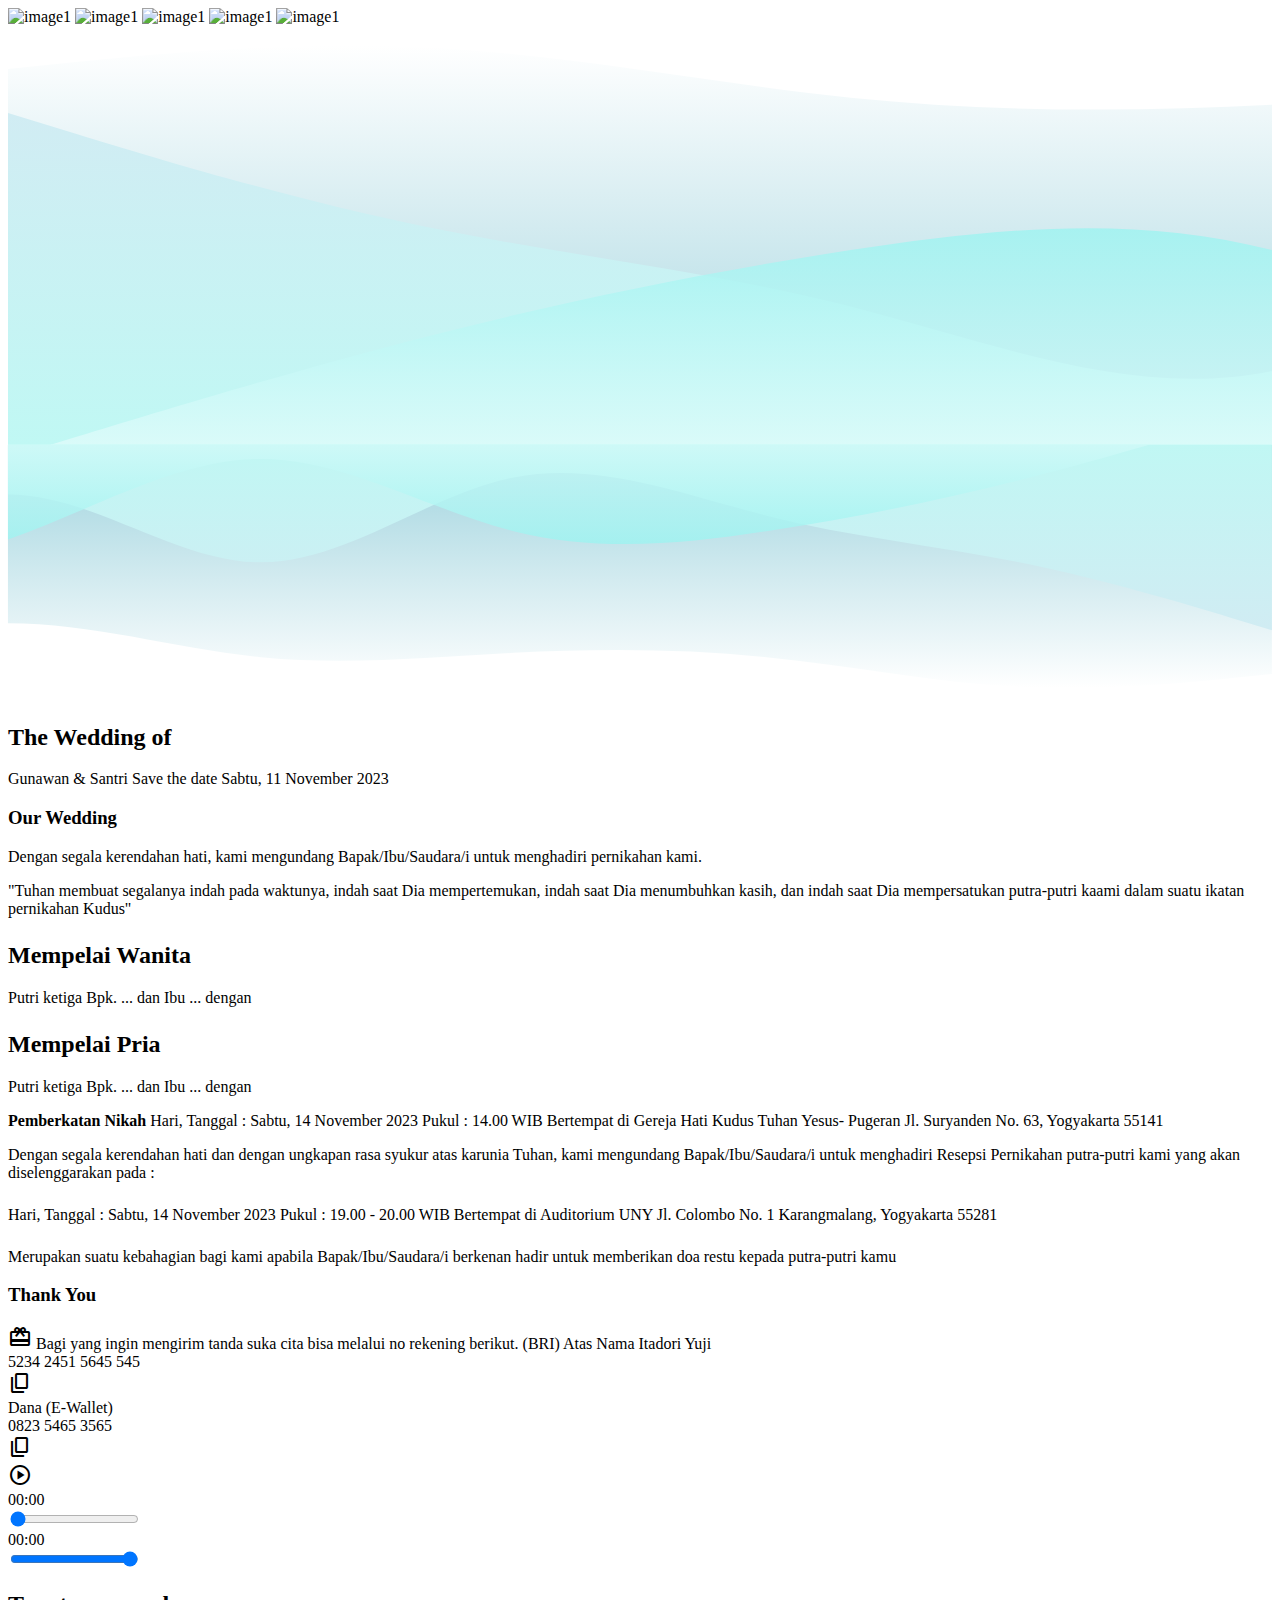
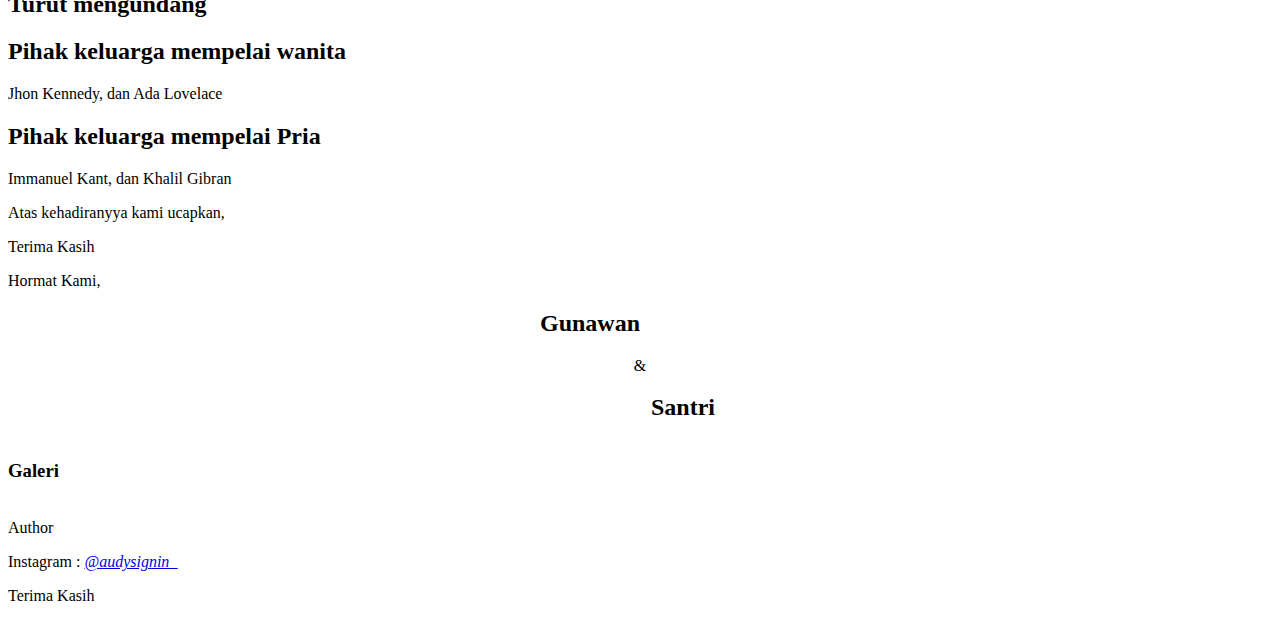
==== index.html @ ac99d67e "Add files via upload" ====
<!DOCTYPE html>
<html lang="en">
  <head>
    <meta charset="UTF-8" />
    <meta http-equiv="X-UA-Compatible" content="IE=edge" />
    <meta name="viewport" content="width=device-width, initial-scale=1.0" />
    <title>Pernikahan Gunawan & Santri</title>
    <!-- CDN FONT FAMILY STYLE GOOGLE -->
    <link rel="preconnect" href="https://fonts.googleapis.com" />
    <link rel="preconnect" href="https://fonts.gstatic.com" crossorigin />
    <link
      href="https://fonts.googleapis.com/css2?family=Agbalumo&family=Dancing+Script:wght@700&family=Great+Vibes&family=Nunito+Sans:opsz,wght@6..12,400;6..12,500&display=swap"
      rel="stylesheet"
    />
    <!-- CDN ICON GOOGLE -->
    <link
      rel="stylesheet"
      href="https://fonts.googleapis.com/css2?family=Material+Symbols+Outlined:opsz,wght,FILL,GRAD@20..48,100..700,0..1,-50..200"
    />
    <!-- style link -->
    <link rel="stylesheet" href="css/App.css" />
    <link rel="stylesheet" href="/assets/js-music-player-master/style.css" />
  </head>
  <body>
    <div id="Wrapper">
      <!-- <div class="cover">
            <div class="contain">
            <h1>The Wedding of</h1>
            <span class="mempelai male">Gunawan</span>
            <tr>
                &
            </tr>
            <span class="mempelai female">Santri</span>
            <span>Kepada Yth.</span>
            <span class="heading-two">Satoru Gojo</span>
            <button onClick="" id="btnBukaUndangan">
                <span class="material-symbols-outlined"> import_contacts </span>
                <span>Buka Undangan</span>
            </button>
            </div>
        </div> -->
      <div id="Wrap">
        <div class="slideshow">
          <img class="my-slide1" src="/assets/IJP_0011.jpg" alt="image1" />
          <img class="my-slide1" src="/assets/IJP_0013.jpg" alt="image1" />
          <img class="my-slide1" src="/assets/IJP_0015.jpg" alt="image1" />
          <img class="my-slide1" src="/assets/IJP_0016.jpg" alt="image1" />
          <img class="my-slide1" src="/assets/IJP_0017.jpg" alt="image1" />
        </div>
        <div class="waves">
          <svg
            id="wave"
            style="transform: rotate(0deg); transition: 0.3s"
            viewBox="0 0 1440 490"
            version="1.1"
            xmlns="http://www.w3.org/2000/svg"
          >
            <defs>
              <linearGradient id="sw-gradient-0" x1="0" x2="0" y1="1" y2="0">
                <stop
                  stop-color="rgba(155.536, 210.052, 221.168, 1)"
                  offset="0%"
                ></stop>
                <stop stop-color="rgba(255, 255, 255, 1)" offset="100%"></stop>
              </linearGradient>
            </defs>
            <path
              style="transform: translate(0, 0px); opacity: 1"
              fill="url(#sw-gradient-0)"
              d="M0,49L80,40.8C160,33,320,16,480,24.5C640,33,800,65,960,81.7C1120,98,1280,98,1440,89.8C1600,82,1760,65,1920,81.7C2080,98,2240,147,2400,147C2560,147,2720,98,2880,98C3040,98,3200,147,3360,196C3520,245,3680,294,3840,334.8C4000,376,4160,408,4320,400.2C4480,392,4640,343,4800,277.7C4960,212,5120,131,5280,106.2C5440,82,5600,114,5760,106.2C5920,98,6080,49,6240,57.2C6400,65,6560,131,6720,196C6880,261,7040,327,7200,318.5C7360,310,7520,229,7680,220.5C7840,212,8000,278,8160,302.2C8320,327,8480,310,8640,326.7C8800,343,8960,392,9120,383.8C9280,376,9440,310,9600,245C9760,180,9920,114,10080,81.7C10240,49,10400,49,10560,89.8C10720,131,10880,212,11040,236.8C11200,261,11360,229,11440,212.3L11520,196L11520,490L11440,490C11360,490,11200,490,11040,490C10880,490,10720,490,10560,490C10400,490,10240,490,10080,490C9920,490,9760,490,9600,490C9440,490,9280,490,9120,490C8960,490,8800,490,8640,490C8480,490,8320,490,8160,490C8000,490,7840,490,7680,490C7520,490,7360,490,7200,490C7040,490,6880,490,6720,490C6560,490,6400,490,6240,490C6080,490,5920,490,5760,490C5600,490,5440,490,5280,490C5120,490,4960,490,4800,490C4640,490,4480,490,4320,490C4160,490,4000,490,3840,490C3680,490,3520,490,3360,490C3200,490,3040,490,2880,490C2720,490,2560,490,2400,490C2240,490,2080,490,1920,490C1760,490,1600,490,1440,490C1280,490,1120,490,960,490C800,490,640,490,480,490C320,490,160,490,80,490L0,490Z"
            ></path>
            <defs>
              <linearGradient id="sw-gradient-1" x1="0" x2="0" y1="1" y2="0">
                <stop
                  stop-color="rgba(193.724, 255, 246.697, 1)"
                  offset="0%"
                ></stop>
                <stop
                  stop-color="rgba(206.783, 233.39, 241.659, 1)"
                  offset="100%"
                ></stop>
              </linearGradient>
            </defs>
            <path
              style="transform: translate(0, 50px); opacity: 0.9"
              fill="url(#sw-gradient-1)"
              d="M0,49L80,73.5C160,98,320,147,480,179.7C640,212,800,229,960,269.5C1120,310,1280,376,1440,343C1600,310,1760,180,1920,179.7C2080,180,2240,310,2400,310.3C2560,310,2720,180,2880,106.2C3040,33,3200,16,3360,57.2C3520,98,3680,196,3840,212.3C4000,229,4160,163,4320,155.2C4480,147,4640,196,4800,236.8C4960,278,5120,310,5280,334.8C5440,359,5600,376,5760,334.8C5920,294,6080,196,6240,138.8C6400,82,6560,65,6720,98C6880,131,7040,212,7200,245C7360,278,7520,261,7680,220.5C7840,180,8000,114,8160,89.8C8320,65,8480,82,8640,106.2C8800,131,8960,163,9120,163.3C9280,163,9440,131,9600,98C9760,65,9920,33,10080,16.3C10240,0,10400,0,10560,32.7C10720,65,10880,131,11040,163.3C11200,196,11360,196,11440,196L11520,196L11520,490L11440,490C11360,490,11200,490,11040,490C10880,490,10720,490,10560,490C10400,490,10240,490,10080,490C9920,490,9760,490,9600,490C9440,490,9280,490,9120,490C8960,490,8800,490,8640,490C8480,490,8320,490,8160,490C8000,490,7840,490,7680,490C7520,490,7360,490,7200,490C7040,490,6880,490,6720,490C6560,490,6400,490,6240,490C6080,490,5920,490,5760,490C5600,490,5440,490,5280,490C5120,490,4960,490,4800,490C4640,490,4480,490,4320,490C4160,490,4000,490,3840,490C3680,490,3520,490,3360,490C3200,490,3040,490,2880,490C2720,490,2560,490,2400,490C2240,490,2080,490,1920,490C1760,490,1600,490,1440,490C1280,490,1120,490,960,490C800,490,640,490,480,490C320,490,160,490,80,490L0,490Z"
            ></path>
            <defs>
              <linearGradient id="sw-gradient-2" x1="0" x2="0" y1="1" y2="0">
                <stop stop-color="rgba(255, 255, 255, 1)" offset="0%"></stop>
                <stop
                  stop-color="rgba(121.043, 239.383, 235.374, 1)"
                  offset="100%"
                ></stop>
              </linearGradient>
            </defs>
            <path
              style="transform: translate(0, 100px); opacity: 0.8"
              fill="url(#sw-gradient-2)"
              d="M0,392L80,367.5C160,343,320,294,480,253.2C640,212,800,180,960,155.2C1120,131,1280,114,1440,155.2C1600,196,1760,294,1920,294C2080,294,2240,196,2400,138.8C2560,82,2720,65,2880,57.2C3040,49,3200,49,3360,89.8C3520,131,3680,212,3840,204.2C4000,196,4160,98,4320,49C4480,0,4640,0,4800,0C4960,0,5120,0,5280,57.2C5440,114,5600,229,5760,261.3C5920,294,6080,245,6240,187.8C6400,131,6560,65,6720,40.8C6880,16,7040,33,7200,98C7360,163,7520,278,7680,310.3C7840,343,8000,294,8160,277.7C8320,261,8480,278,8640,261.3C8800,245,8960,196,9120,179.7C9280,163,9440,180,9600,228.7C9760,278,9920,359,10080,359.3C10240,359,10400,278,10560,236.8C10720,196,10880,196,11040,228.7C11200,261,11360,327,11440,359.3L11520,392L11520,490L11440,490C11360,490,11200,490,11040,490C10880,490,10720,490,10560,490C10400,490,10240,490,10080,490C9920,490,9760,490,9600,490C9440,490,9280,490,9120,490C8960,490,8800,490,8640,490C8480,490,8320,490,8160,490C8000,490,7840,490,7680,490C7520,490,7360,490,7200,490C7040,490,6880,490,6720,490C6560,490,6400,490,6240,490C6080,490,5920,490,5760,490C5600,490,5440,490,5280,490C5120,490,4960,490,4800,490C4640,490,4480,490,4320,490C4160,490,4000,490,3840,490C3680,490,3520,490,3360,490C3200,490,3040,490,2880,490C2720,490,2560,490,2400,490C2240,490,2080,490,1920,490C1760,490,1600,490,1440,490C1280,490,1120,490,960,490C800,490,640,490,480,490C320,490,160,490,80,490L0,490Z"
            ></path>
          </svg>
          <svg
            id="wave"
            style="
              transform: rotate(180deg);
              transition: 0.3s;
              margin-top: -15px;
            "
            viewBox="0 0 1440 290"
            version="1.1"
            xmlns="http://www.w3.org/2000/svg"
          >
            <defs>
              <linearGradient id="sw-gradient-0" x1="0" x2="0" y1="1" y2="0">
                <stop
                  stop-color="rgba(155.536, 210.052, 221.168, 1)"
                  offset="0%"
                ></stop>
                <stop stop-color="rgba(255, 255, 255, 1)" offset="100%"></stop>
              </linearGradient>
            </defs>
            <path
              style="transform: translate(0, 0px); opacity: 1"
              fill="url(#sw-gradient-0)"
              d="M0,29L48,24.2C96,19,192,10,288,14.5C384,19,480,39,576,48.3C672,58,768,58,864,53.2C960,48,1056,39,1152,48.3C1248,58,1344,87,1440,87C1536,87,1632,58,1728,58C1824,58,1920,87,2016,116C2112,145,2208,174,2304,198.2C2400,222,2496,242,2592,236.8C2688,232,2784,203,2880,164.3C2976,126,3072,77,3168,62.8C3264,48,3360,68,3456,62.8C3552,58,3648,29,3744,33.8C3840,39,3936,77,4032,116C4128,155,4224,193,4320,188.5C4416,184,4512,135,4608,130.5C4704,126,4800,164,4896,178.8C4992,193,5088,184,5184,193.3C5280,203,5376,232,5472,227.2C5568,222,5664,184,5760,145C5856,106,5952,68,6048,48.3C6144,29,6240,29,6336,53.2C6432,77,6528,126,6624,140.2C6720,155,6816,135,6864,125.7L6912,116L6912,290L6864,290C6816,290,6720,290,6624,290C6528,290,6432,290,6336,290C6240,290,6144,290,6048,290C5952,290,5856,290,5760,290C5664,290,5568,290,5472,290C5376,290,5280,290,5184,290C5088,290,4992,290,4896,290C4800,290,4704,290,4608,290C4512,290,4416,290,4320,290C4224,290,4128,290,4032,290C3936,290,3840,290,3744,290C3648,290,3552,290,3456,290C3360,290,3264,290,3168,290C3072,290,2976,290,2880,290C2784,290,2688,290,2592,290C2496,290,2400,290,2304,290C2208,290,2112,290,2016,290C1920,290,1824,290,1728,290C1632,290,1536,290,1440,290C1344,290,1248,290,1152,290C1056,290,960,290,864,290C768,290,672,290,576,290C480,290,384,290,288,290C192,290,96,290,48,290L0,290Z"
            ></path>
            <defs>
              <linearGradient id="sw-gradient-1" x1="0" x2="0" y1="1" y2="0">
                <stop
                  stop-color="rgba(193.724, 255, 246.697, 1)"
                  offset="0%"
                ></stop>
                <stop
                  stop-color="rgba(206.783, 233.39, 241.659, 1)"
                  offset="100%"
                ></stop>
              </linearGradient>
            </defs>
            <path
              style="transform: translate(0, 50px); opacity: 0.9"
              fill="url(#sw-gradient-1)"
              d="M0,29L48,43.5C96,58,192,87,288,106.3C384,126,480,135,576,159.5C672,184,768,222,864,203C960,184,1056,106,1152,106.3C1248,106,1344,184,1440,183.7C1536,184,1632,106,1728,62.8C1824,19,1920,10,2016,33.8C2112,58,2208,116,2304,125.7C2400,135,2496,97,2592,91.8C2688,87,2784,116,2880,140.2C2976,164,3072,184,3168,198.2C3264,213,3360,222,3456,198.2C3552,174,3648,116,3744,82.2C3840,48,3936,39,4032,58C4128,77,4224,126,4320,145C4416,164,4512,155,4608,130.5C4704,106,4800,68,4896,53.2C4992,39,5088,48,5184,62.8C5280,77,5376,97,5472,96.7C5568,97,5664,77,5760,58C5856,39,5952,19,6048,9.7C6144,0,6240,0,6336,19.3C6432,39,6528,77,6624,96.7C6720,116,6816,116,6864,116L6912,116L6912,290L6864,290C6816,290,6720,290,6624,290C6528,290,6432,290,6336,290C6240,290,6144,290,6048,290C5952,290,5856,290,5760,290C5664,290,5568,290,5472,290C5376,290,5280,290,5184,290C5088,290,4992,290,4896,290C4800,290,4704,290,4608,290C4512,290,4416,290,4320,290C4224,290,4128,290,4032,290C3936,290,3840,290,3744,290C3648,290,3552,290,3456,290C3360,290,3264,290,3168,290C3072,290,2976,290,2880,290C2784,290,2688,290,2592,290C2496,290,2400,290,2304,290C2208,290,2112,290,2016,290C1920,290,1824,290,1728,290C1632,290,1536,290,1440,290C1344,290,1248,290,1152,290C1056,290,960,290,864,290C768,290,672,290,576,290C480,290,384,290,288,290C192,290,96,290,48,290L0,290Z"
            ></path>
            <defs>
              <linearGradient id="sw-gradient-2" x1="0" x2="0" y1="1" y2="0">
                <stop stop-color="rgba(255, 255, 255, 1)" offset="0%"></stop>
                <stop
                  stop-color="rgba(121.043, 239.383, 235.374, 1)"
                  offset="100%"
                ></stop>
              </linearGradient>
            </defs>
            <path
              style="transform: translate(0, 100px); opacity: 0.8"
              fill="url(#sw-gradient-2)"
              d="M0,232L48,217.5C96,203,192,174,288,149.8C384,126,480,106,576,91.8C672,77,768,68,864,91.8C960,116,1056,174,1152,174C1248,174,1344,116,1440,82.2C1536,48,1632,39,1728,33.8C1824,29,1920,29,2016,53.2C2112,77,2208,126,2304,120.8C2400,116,2496,58,2592,29C2688,0,2784,0,2880,0C2976,0,3072,0,3168,33.8C3264,68,3360,135,3456,154.7C3552,174,3648,145,3744,111.2C3840,77,3936,39,4032,24.2C4128,10,4224,19,4320,58C4416,97,4512,164,4608,183.7C4704,203,4800,174,4896,164.3C4992,155,5088,164,5184,154.7C5280,145,5376,116,5472,106.3C5568,97,5664,106,5760,135.3C5856,164,5952,213,6048,212.7C6144,213,6240,164,6336,140.2C6432,116,6528,116,6624,135.3C6720,155,6816,193,6864,212.7L6912,232L6912,290L6864,290C6816,290,6720,290,6624,290C6528,290,6432,290,6336,290C6240,290,6144,290,6048,290C5952,290,5856,290,5760,290C5664,290,5568,290,5472,290C5376,290,5280,290,5184,290C5088,290,4992,290,4896,290C4800,290,4704,290,4608,290C4512,290,4416,290,4320,290C4224,290,4128,290,4032,290C3936,290,3840,290,3744,290C3648,290,3552,290,3456,290C3360,290,3264,290,3168,290C3072,290,2976,290,2880,290C2784,290,2688,290,2592,290C2496,290,2400,290,2304,290C2208,290,2112,290,2016,290C1920,290,1824,290,1728,290C1632,290,1536,290,1440,290C1344,290,1248,290,1152,290C1056,290,960,290,864,290C768,290,672,290,576,290C480,290,384,290,288,290C192,290,96,290,48,290L0,290Z"
            ></path>
          </svg>
        </div>
        <div class="contain float d-block">
          <h2 class="text-light">The Wedding of</h2>
          <span class="mempelai text-light" style="margin: 1rem 0"
            >Gunawan & Santri</span
          >
          <span class="text-light">Save the date</span>
          <span class="heading-two text-light">Sabtu, 11 November 2023</span>
          <div class="text-light" id="time-countdown"></div>
        </div>
        <h3 class="title-section float">Our Wedding</h3>
        <div class="our-wedding">
          <p>
            Dengan segala kerendahan hati, kami mengundang Bapak/Ibu/Saudara/i
            untuk menghadiri pernikahan kami.
          </p>
          <div class="h-div"></div>
          <p>
            "Tuhan membuat segalanya indah pada waktunya, indah saat Dia
            mempertemukan, indah saat Dia menumbuhkan kasih, dan indah saat Dia
            mempersatukan putra-putri kaami dalam suatu ikatan pernikahan Kudus"
          </p>
          <h2 class="mempelai" style="margin-top: 24px">Mempelai Wanita</h2>
          <p class="parent">Putri ketiga Bpk. ... dan Ibu ... dengan</p>
          <h2 class="mempelai" style="margin-top: 24px">Mempelai Pria</h2>
          <p class="parent">Putri ketiga Bpk. ... dan Ibu ... dengan</p>
          <div class="detail-acara">
            <strong style="margin-top: 24px">Pemberkatan Nikah</strong>
            <span>Hari, Tanggal : Sabtu, 14 November 2023</span>
            <span>Pukul : 14.00 WIB</span>
            <span>Bertempat di Gereja Hati Kudus Tuhan Yesus- Pugeran</span>
            <span>Jl. Suryanden No. 63, Yogyakarta 55141</span>
          </div>
          <div class="h-div"></div>
          <p>
            Dengan segala kerendahan hati dan dengan ungkapan rasa syukur atas
            karunia Tuhan, kami mengundang Bapak/Ibu/Saudara/i untuk menghadiri
            Resepsi Pernikahan putra-putri kami yang akan diselenggarakan pada :
          </p>
          <div class="detail-acara" style="margin: 24px 0">
            <span>Hari, Tanggal : Sabtu, 14 November 2023 </span>
            <span>Pukul : 19.00 - 20.00 WIB</span>
            <span>Bertempat di Auditorium UNY</span>
            <span>Jl. Colombo No. 1 Karangmalang, Yogyakarta 55281</span>
          </div>
          <p>
            Merupakan suatu kebahagian bagi kami apabila Bapak/Ibu/Saudara/i
            berkenan hadir untuk memberikan doa restu kepada putra-putri kamu
          </p>
          <div class="h-div" style="margin-bottom: 0; width: 100px"></div>
        </div>

        <h3 class="title-section">Thank You</h3>
        <div class="thank-section">
          <div class="card">
            <span class="material-symbols-outlined"> redeem </span>
            <label
              >Bagi yang ingin mengirim tanda suka cita bisa melalui no rekening
              berikut.</label
            >
            <label>(BRI) Atas Nama Itadori Yuji</label>
            <div class="payment">
              <span class="number">5234 2451 5645 545</span>
              <div class="btn-copy">
                <span class="material-symbols-outlined"> content_copy </span>
              </div>
            </div>
            <label>Dana (E-Wallet)</label>
            <div class="payment">
              <span class="number">0823 5465 3565</span>
              <div class="btn-copy">
                <span class="material-symbols-outlined"> content_copy </span>
              </div>
            </div>
          </div>
        </div>
        <div class="player">
          <div class="buttons">
            <div class="prev-track" onclick="prevTrack()">
              <i class="fa fa-step-backward fa-2x"></i>
            </div>
            <div class="playpause-track" onclick="playpauseTrack()">
              <span class="material-symbols-outlined">play_circle</span>
            </div>
            <div class="next-track" onclick="nextTrack()">
              <i class="fa fa-step-forward fa-2x"></i>
            </div>
          </div>
          <div class="slider_container d-none">
            <div class="current-time">00:00</div>
            <input
              type="range"
              min="1"
              max="100"
              value="0"
              class="seek_slider"
              onchange="seekTo()"
            />
            <div class="total-duration">00:00</div>
          </div>
          <div class="slider_container d-none">
            <i class="fa fa-volume-down"></i>
            <input
              type="range"
              min="1"
              max="100"
              value="99"
              class="volume_slider"
              onchange="setVolume()"
            />
            <i class="fa fa-volume-up"></i>
          </div>
        </div>
        <div class="special-invitation">
          <h2>Turut mengundang</h2>
          <h2>Pihak keluarga mempelai wanita</h2>
          <p>Jhon Kennedy, dan Ada Lovelace</p>
          <h2>Pihak keluarga mempelai Pria</h2>
          <p>Immanuel Kant, dan Khalil Gibran</p>

          <span>Atas kehadiranyya kami ucapkan,</span>
          <p>Terima Kasih</p>
          <span>Hormat Kami,</span>
          <div
            style="
              display: flex;
              justify-content: center;
              align-items: center;
              flex-direction: column;
            "
          >
            <h2 style="width: 200px">Gunawan</h2>
            &
            <h2 style="width: 150px; text-align: end">Santri</h2>
          </div>
          <div class="h-div" style="width: 100px"></div>
        </div>
        <h3 class="title-section">Galeri</h3>
        <ul class="galeri"></ul>
        <div id="viewImage">
          <img src="#" alt="" />
        </div>
        <div class="footer">
          <div class="author">
            <span>Author</span>
            <p>
              Instagram :
              <a href="https://www.instagram.com/audysignin_/"
                ><i>@audysignin_</i></a
              >
            </p>
            <p>Terima Kasih</p>
          </div>
        </div>
      </div>
    </div>
    <script src="js/wedding.js"></script>
    <script src="/assets/js-music-player-master/main.js"></script>
  </body>
</html>
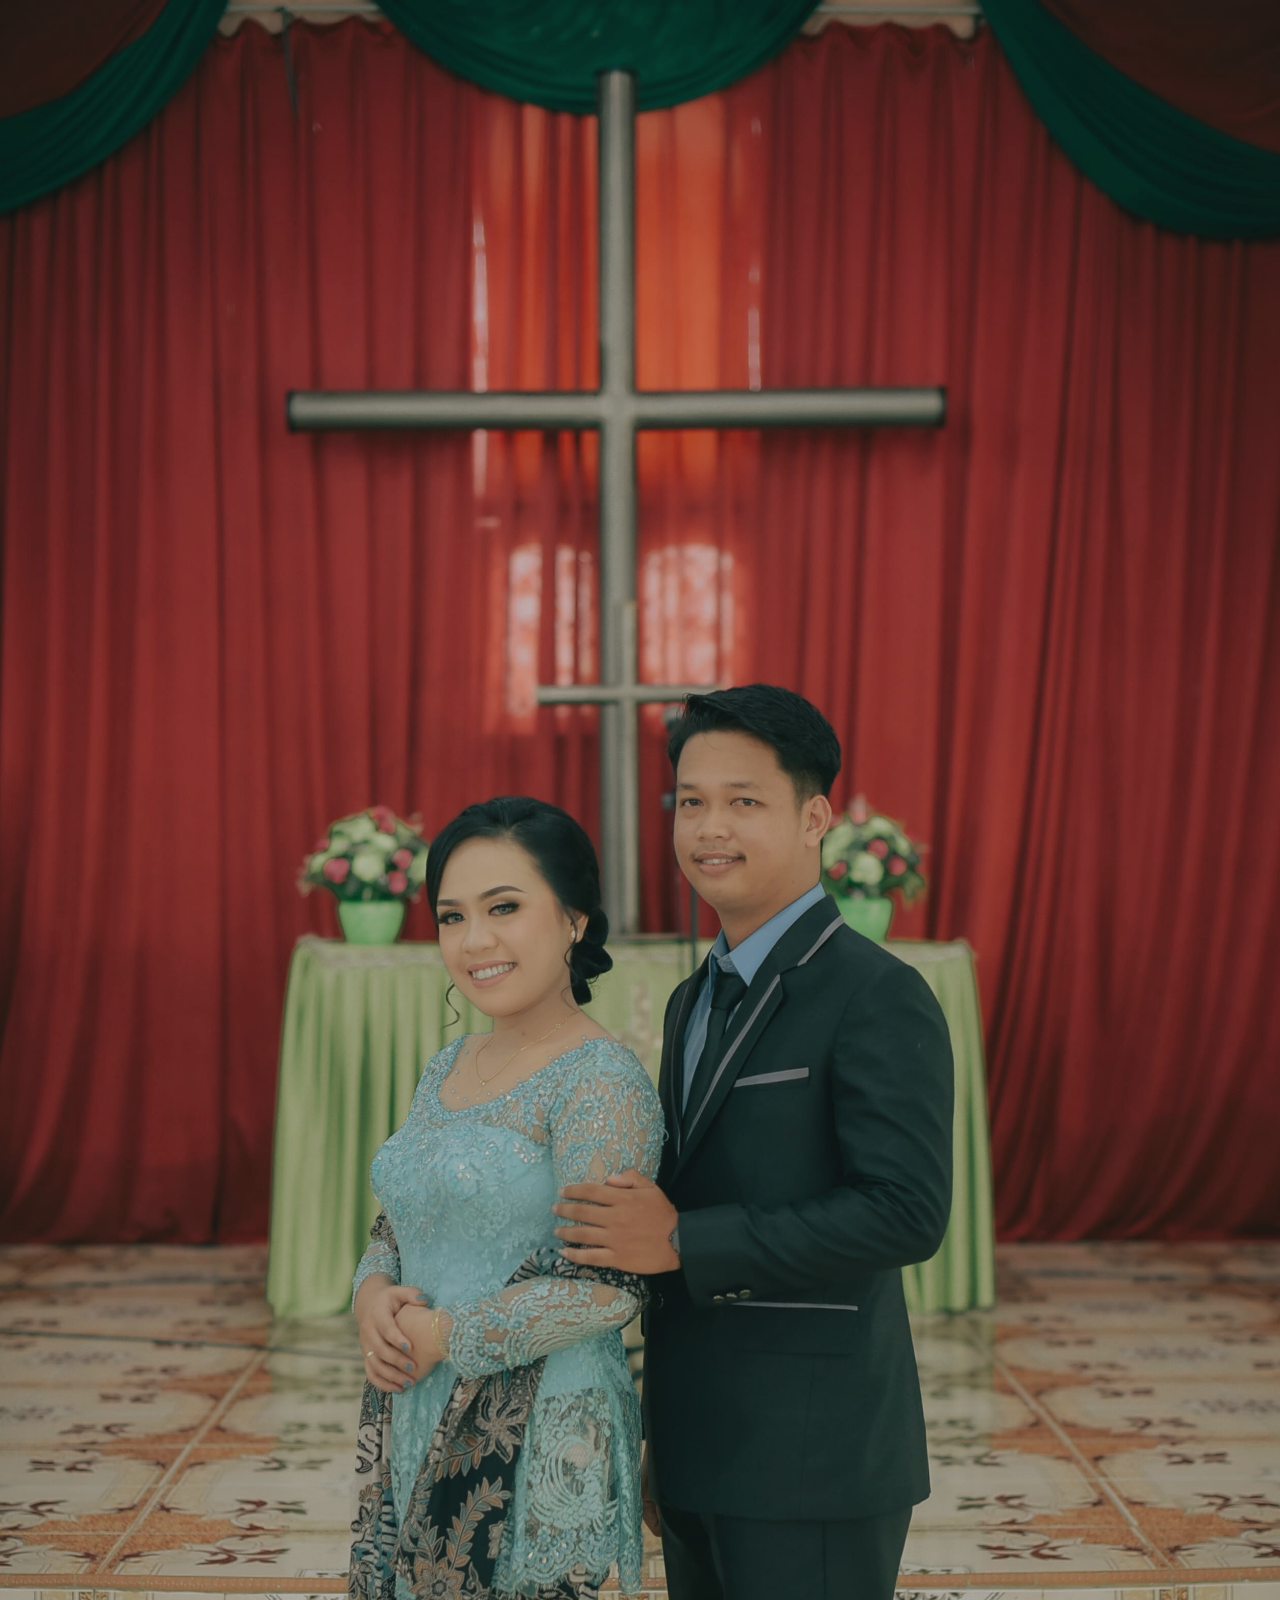
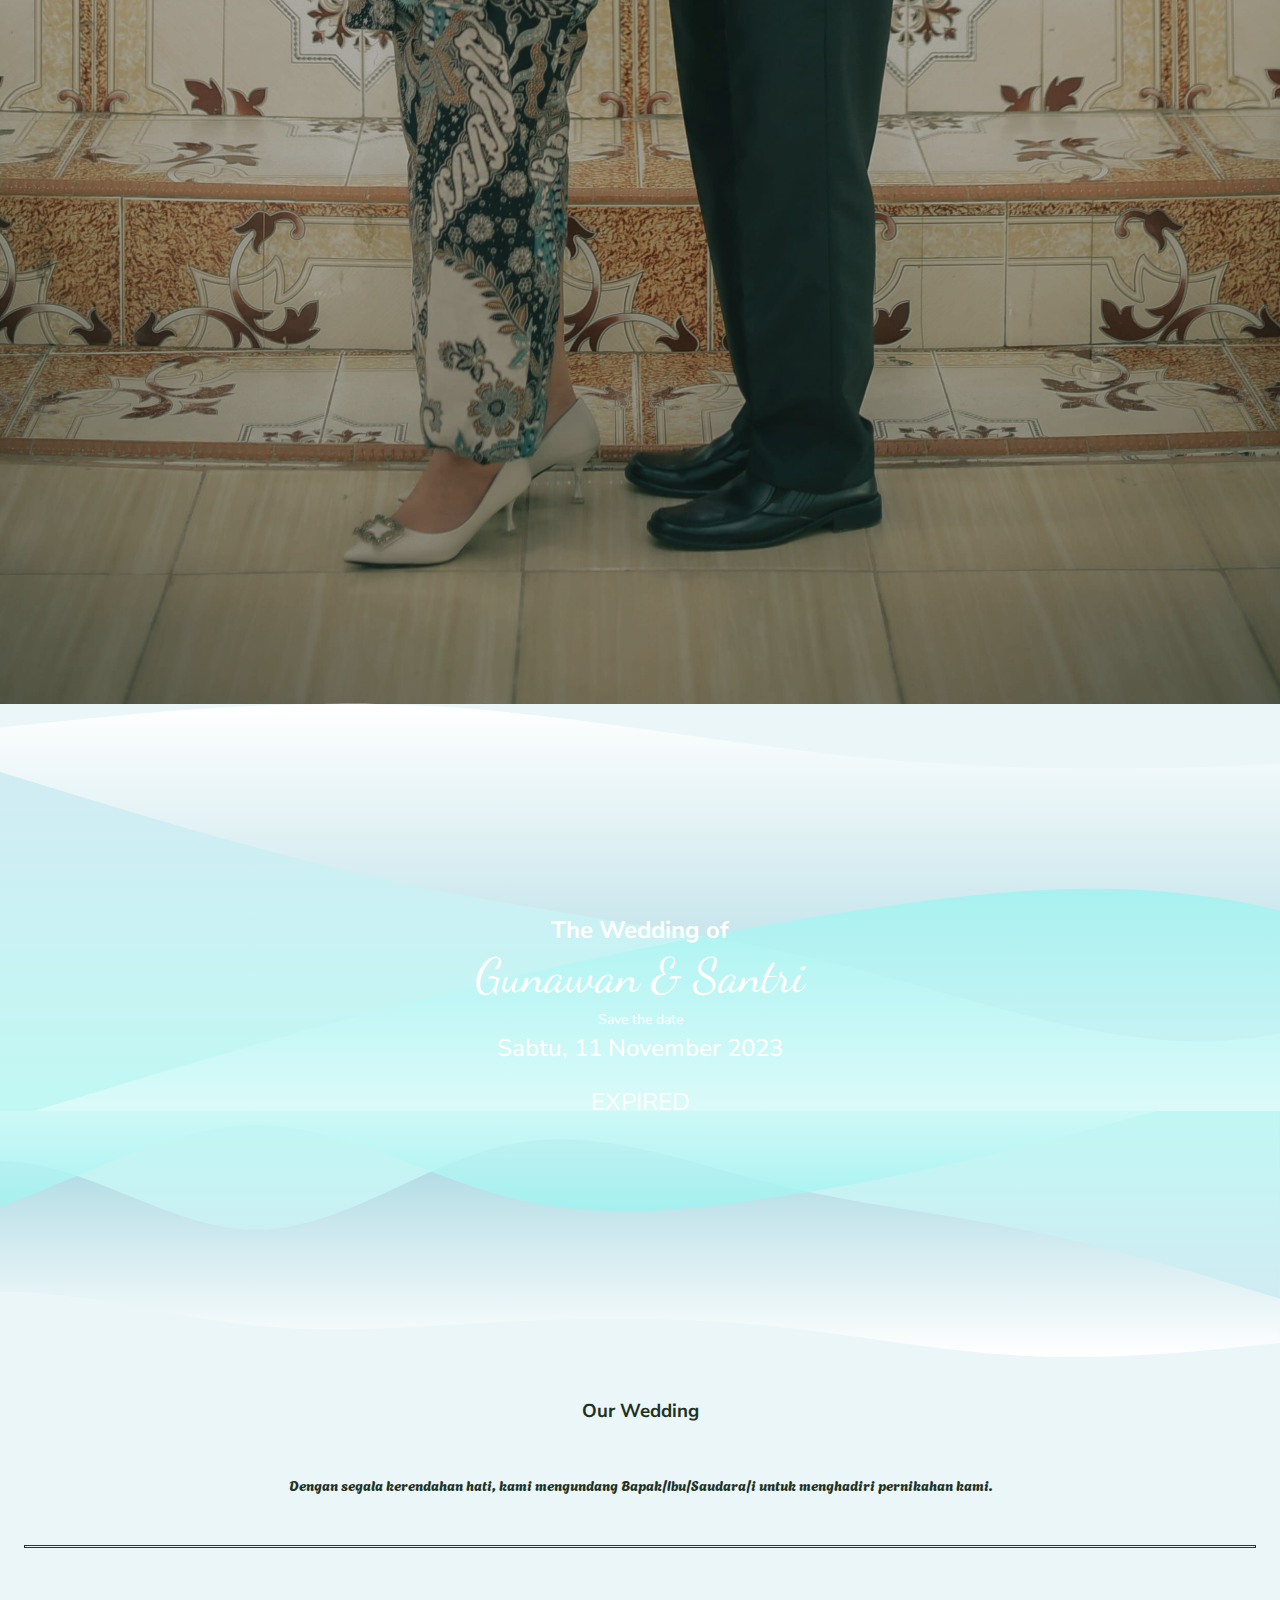
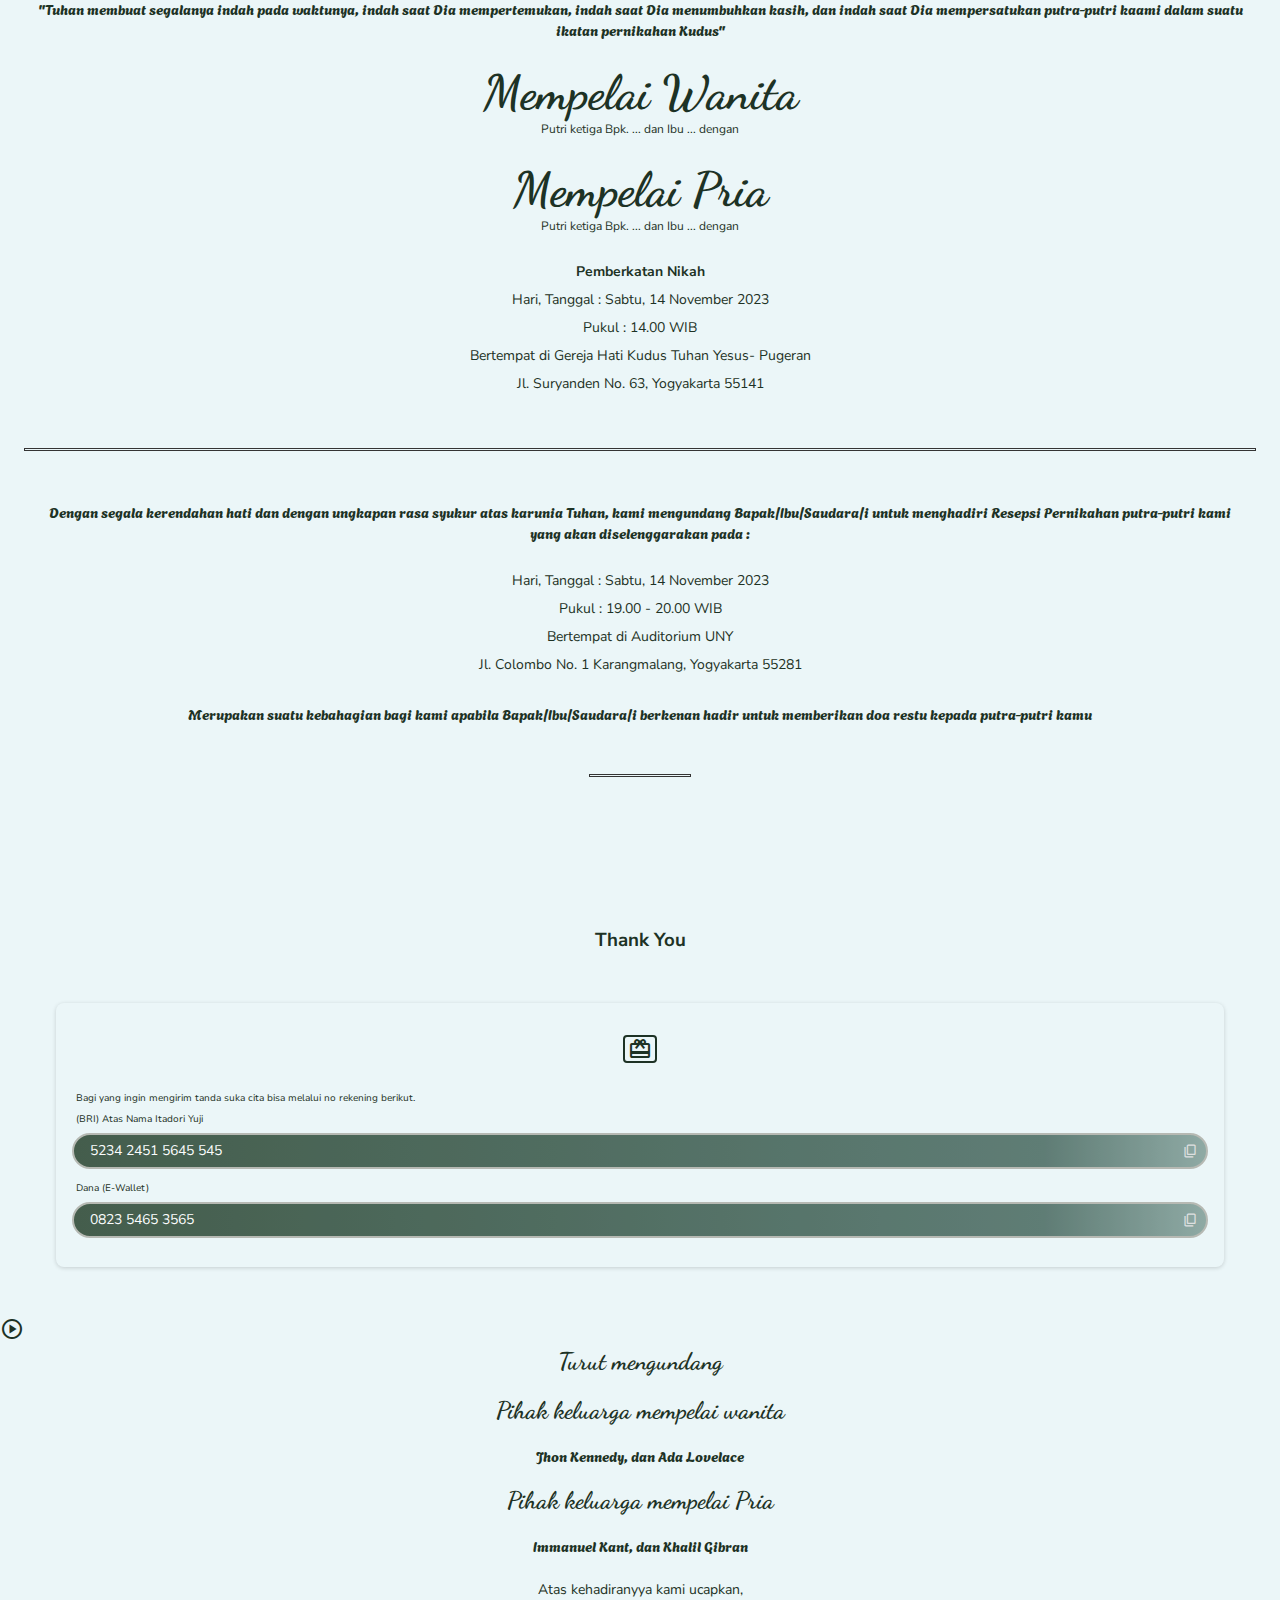
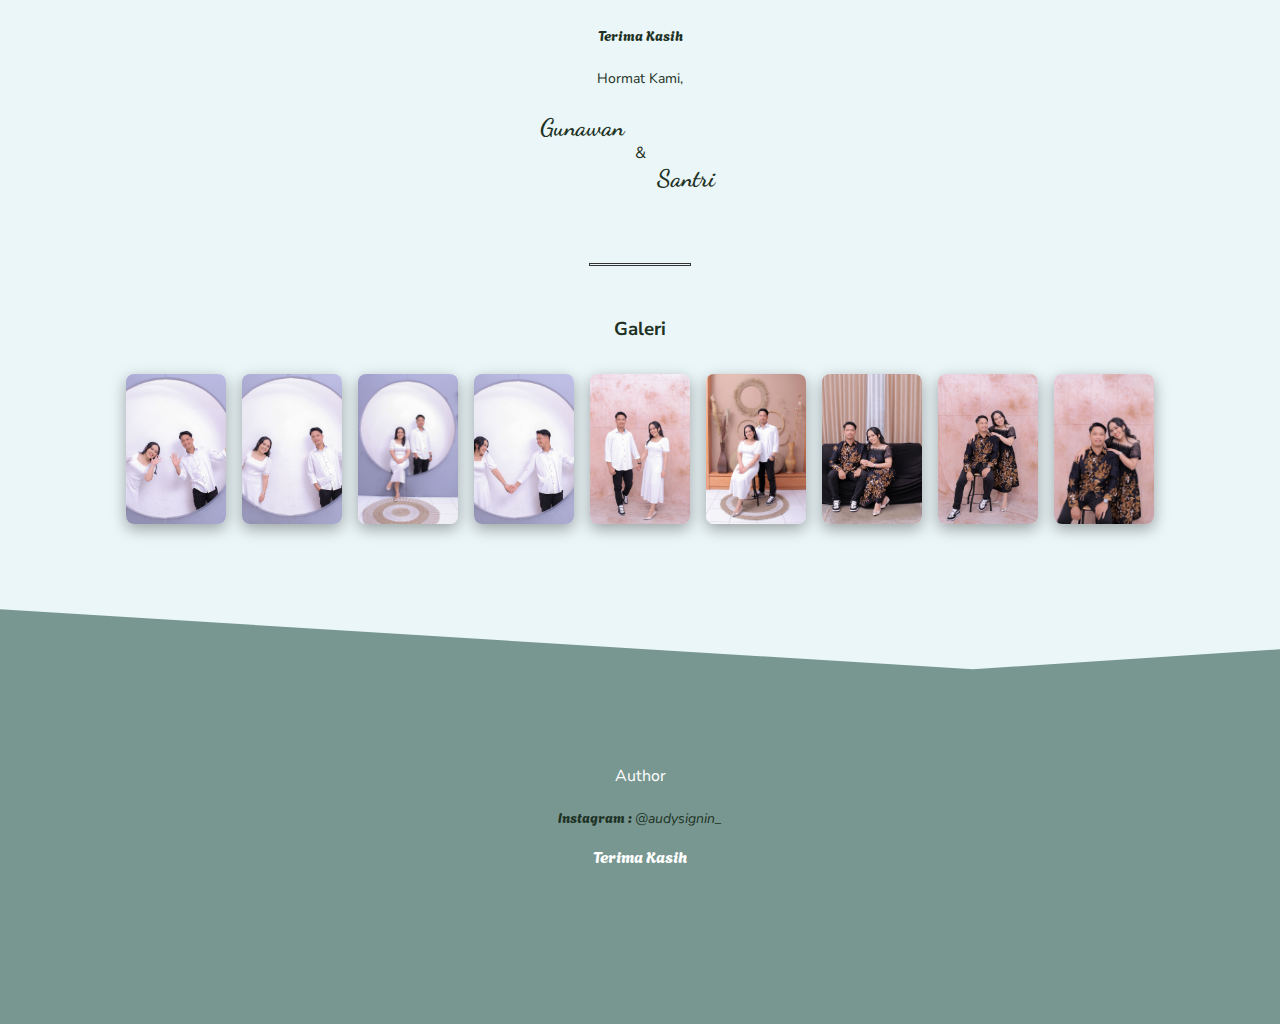
==== commit 3276d1cb: "Update index.html change "/"" ====
--- a/index.html
+++ b/index.html
@@ -19,7 +19,7 @@
     />
     <!-- style link -->
     <link rel="stylesheet" href="css/App.css" />
-    <link rel="stylesheet" href="/assets/js-music-player-master/style.css" />
+    <link rel="stylesheet" href="assets/js-music-player-master/style.css" />
   </head>
   <body>
     <div id="Wrapper">
@@ -41,11 +41,11 @@
         </div> -->
       <div id="Wrap">
         <div class="slideshow">
-          <img class="my-slide1" src="/assets/IJP_0011.jpg" alt="image1" />
-          <img class="my-slide1" src="/assets/IJP_0013.jpg" alt="image1" />
-          <img class="my-slide1" src="/assets/IJP_0015.jpg" alt="image1" />
-          <img class="my-slide1" src="/assets/IJP_0016.jpg" alt="image1" />
-          <img class="my-slide1" src="/assets/IJP_0017.jpg" alt="image1" />
+          <img class="my-slide1" src="assetsIJP_0011.jpg" alt="image1" >
+          <img class="my-slide1" src="assets/IJP_0013.jpg" alt="image1" />
+          <img class="my-slide1" src="assets/IJP_0015.jpg" alt="image1" />
+          <img class="my-slide1" src="assets/IJP_0016.jpg" alt="image1" />
+          <img class="my-slide1" src="assets/IJP_0017.jpg" alt="image1" />
         </div>
         <div class="waves">
           <svg
@@ -315,6 +315,6 @@
       </div>
     </div>
     <script src="js/wedding.js"></script>
-    <script src="/assets/js-music-player-master/main.js"></script>
+    <script src="assets/js-music-player-master/main.js"></script>
   </body>
 </html>
--- a/css/App.css
+++ b/css/App.css
@@ -0,0 +1,297 @@
+:root {
+  --color-primary: #3e5d56;
+  --color-secondary: #414a40;
+  --color-font: #1d3225;
+  --color-light: #a9aba3;
+  --border: 1px solid #343434;
+}
+* {
+  margin: 0;
+  padding: 0;
+  text-decoration: none;
+  font-family: "Nunito Sans", sans-serif;
+  color: var(--color-font);
+  list-style-type: none;
+}
+p {
+  font-family: "Agbalumo";
+  font-size: 14px;
+  max-width: calc(100vw - 70px);
+  text-align: center;
+}
+#Wrapper {
+  height: max-content;
+  overflow: hidden;
+}
+#Wrap {
+  height: fit-content;
+  background-color: #ebf6f8;
+}
+.d-none {
+  display: none !important;
+}
+.float {
+  position: relative;
+}
+.h-div {
+  width: calc(100vw - 50px);
+  height: 1px;
+  margin: 50px 18px;
+  border: var(--border);
+}
+.title-section {
+  text-align: center;
+  top: -200px;
+}
+
+.cover {
+  height: inherit;
+  background: url(/assets/IJP_9962.jpg);
+  opacity: 0.9;
+  background-repeat: no-repeat;
+  background-size: cover;
+  background-position: center;
+  display: flex;
+}
+.slideshow {
+  width: inherit;
+  display: flex;
+  justify-content: center;
+  position: relative;
+  background-color: #1d3225;
+}
+.slideshow img {
+  width: 120vw;
+  animation: fadeInAnimation linear 5s;
+  animation-iteration-count: 1;
+  animation-fill-mode: forwards;
+  opacity: 0.8;
+}
+@keyframes fadeInAnimation {
+  0% {
+    transform: scale(1.3);
+  }
+  100% {
+    transform: scale(1);
+  }
+}
+.contain {
+  margin: auto;
+  display: flex;
+  align-items: center;
+  justify-content: center;
+  flex-direction: column;
+  top: -480px;
+}
+.text-light,
+.time-list,
+.time-list span {
+  color: #fff;
+}
+#btnBukaUndangan {
+  margin-top: 16px;
+  font-weight: 600;
+  background-color: #fff;
+  color: #1d3225;
+  border: none;
+  border-radius: 50px;
+  outline: none;
+  display: flex;
+  align-items: center;
+  padding: 4px 18px;
+  gap: 8px;
+}
+.mempelai {
+  font-family: "Dancing Script", cursive;
+  font-size: 48px;
+}
+.heading-two {
+  font-size: 24px;
+  font-weight: 500;
+}
+
+/* Time Countdown Resepsi */
+#time-countdown {
+  margin-top: 24px;
+  font-size: 24px;
+  display: flex;
+  gap: 1rem;
+}
+.time-list {
+  display: flex;
+  align-items: center;
+  flex-direction: column;
+}
+.time-list > span {
+  font-size: 16px;
+}
+
+.waves {
+  position: relative;
+  top: -20px;
+}
+
+/* Our Wedding Style  */
+.our-wedding {
+  display: flex;
+  justify-content: center;
+  align-items: center;
+  flex-direction: column;
+  position: relative;
+  top: -150px;
+}
+.our-wedding .parent {
+  font-size: 12px;
+  font-family: "Nunito Sans", sans-serif;
+}
+.detail-acara {
+  display: flex;
+  flex-direction: column;
+  align-items: center;
+}
+.detail-acara > strong,
+span {
+  line-height: 28px;
+  text-align: center;
+  font-size: 14px;
+}
+
+/* Thank Section Style */
+.thank-section .card {
+  margin: 50px auto;
+  padding: 2rem 1rem;
+  width: calc(100vw - 144px);
+  height: 200px;
+  border-radius: 8px;
+  box-shadow: rgba(0, 0, 0, 0.16) 0px 1px 4px;
+  display: flex;
+  flex-direction: column;
+}
+.card > span:first-child {
+  border-radius: 4px;
+  border: 2px solid #1d3225;
+  width: 30px;
+  height: 30px;
+  margin: 0 auto 24px auto;
+  display: flex;
+  align-items: center;
+  justify-content: center;
+}
+.card label {
+  font-size: 0.6rem;
+  margin: 4px;
+}
+.payment {
+  margin: 4px 0 8px 0;
+  display: flex;
+  align-items: center;
+  justify-content: space-between;
+  background: linear-gradient(
+    90deg,
+    #1b3822,
+    #203e2a,
+    #254533,
+    #2a4b3b,
+    #305244,
+    #36594d,
+    #3d5f55,
+    #789790
+  );
+  border: 2px solid #a9aba3;
+  border-radius: 50px;
+  opacity: 0.8;
+}
+.payment .number {
+  padding: 0 16px;
+  color: #fff;
+}
+.payment .btn-copy span {
+  text-align: 1rem;
+  font-size: 1rem;
+  padding: 8px;
+  color: #dbdbdb;
+}
+.footer {
+  display: flex;
+  align-items: center;
+  justify-content: center;
+  height: 500px;
+  width: 100vw;
+  background-color: #789790;
+  color: var(--color-light);
+  -webkit-clip-path: polygon(76% 29%, 100% 25%, 100% 100%, 0 100%, 0 17%);
+  clip-path: polygon(76% 29%, 100% 25%, 100% 100%, 0 100%, 0 17%);
+}
+.footer .author {
+  margin-top: 5rem;
+  width: calc(100vw - 48px);
+  justify-content: center;
+  align-items: center;
+  flex-direction: column;
+  display: flex;
+  gap: 1rem;
+}
+.footer .author span {
+  color: #fff;
+  font-size: 1rem;
+  font-weight: 400;
+}
+.footer .author p:last-child {
+  font-size: 1rem;
+  color: #fff;
+}
+
+/* Style Section Special Invitation */
+.special-invitation {
+  display: flex;
+  flex-direction: column;
+  align-items: center;
+  gap: 1.25rem;
+}
+.special-invitation h2 {
+  font-family: "Dancing Script", cursive;
+}
+
+/* Style Section Galeri */
+ul.galeri {
+  margin-top: 2rem;
+  display: flex;
+  flex-wrap: wrap;
+  align-items: center;
+  justify-content: center;
+  gap: 1rem;
+}
+ul.galeri li {
+  width: 100px;
+  height: 150px;
+  border-radius: 8px;
+  box-shadow: rgba(0, 0, 0, 0.35) 0px 5px 15px;
+}
+ul.galeri li img {
+  display: block;
+  height: inherit;
+  max-width: 100%;
+  max-height: 100%;
+  border-radius: 8px;
+  object-fit: cover;
+}
+#viewImage {
+  display: none;
+  justify-content: center;
+  align-items: center;
+  position: fixed;
+  bottom: 0;
+  left: 0;
+  width: 100vw;
+  height: 100vh;
+  background-color: #00000083;
+  z-index: 111;
+  box-sizing: border-box;
+}
+#viewImage img {
+  display: block;
+  max-width: calc(100vw - 2rem);
+  height: calc(100vh - 200px);
+  object-fit: cover;
+  border-radius: 16px;
+}
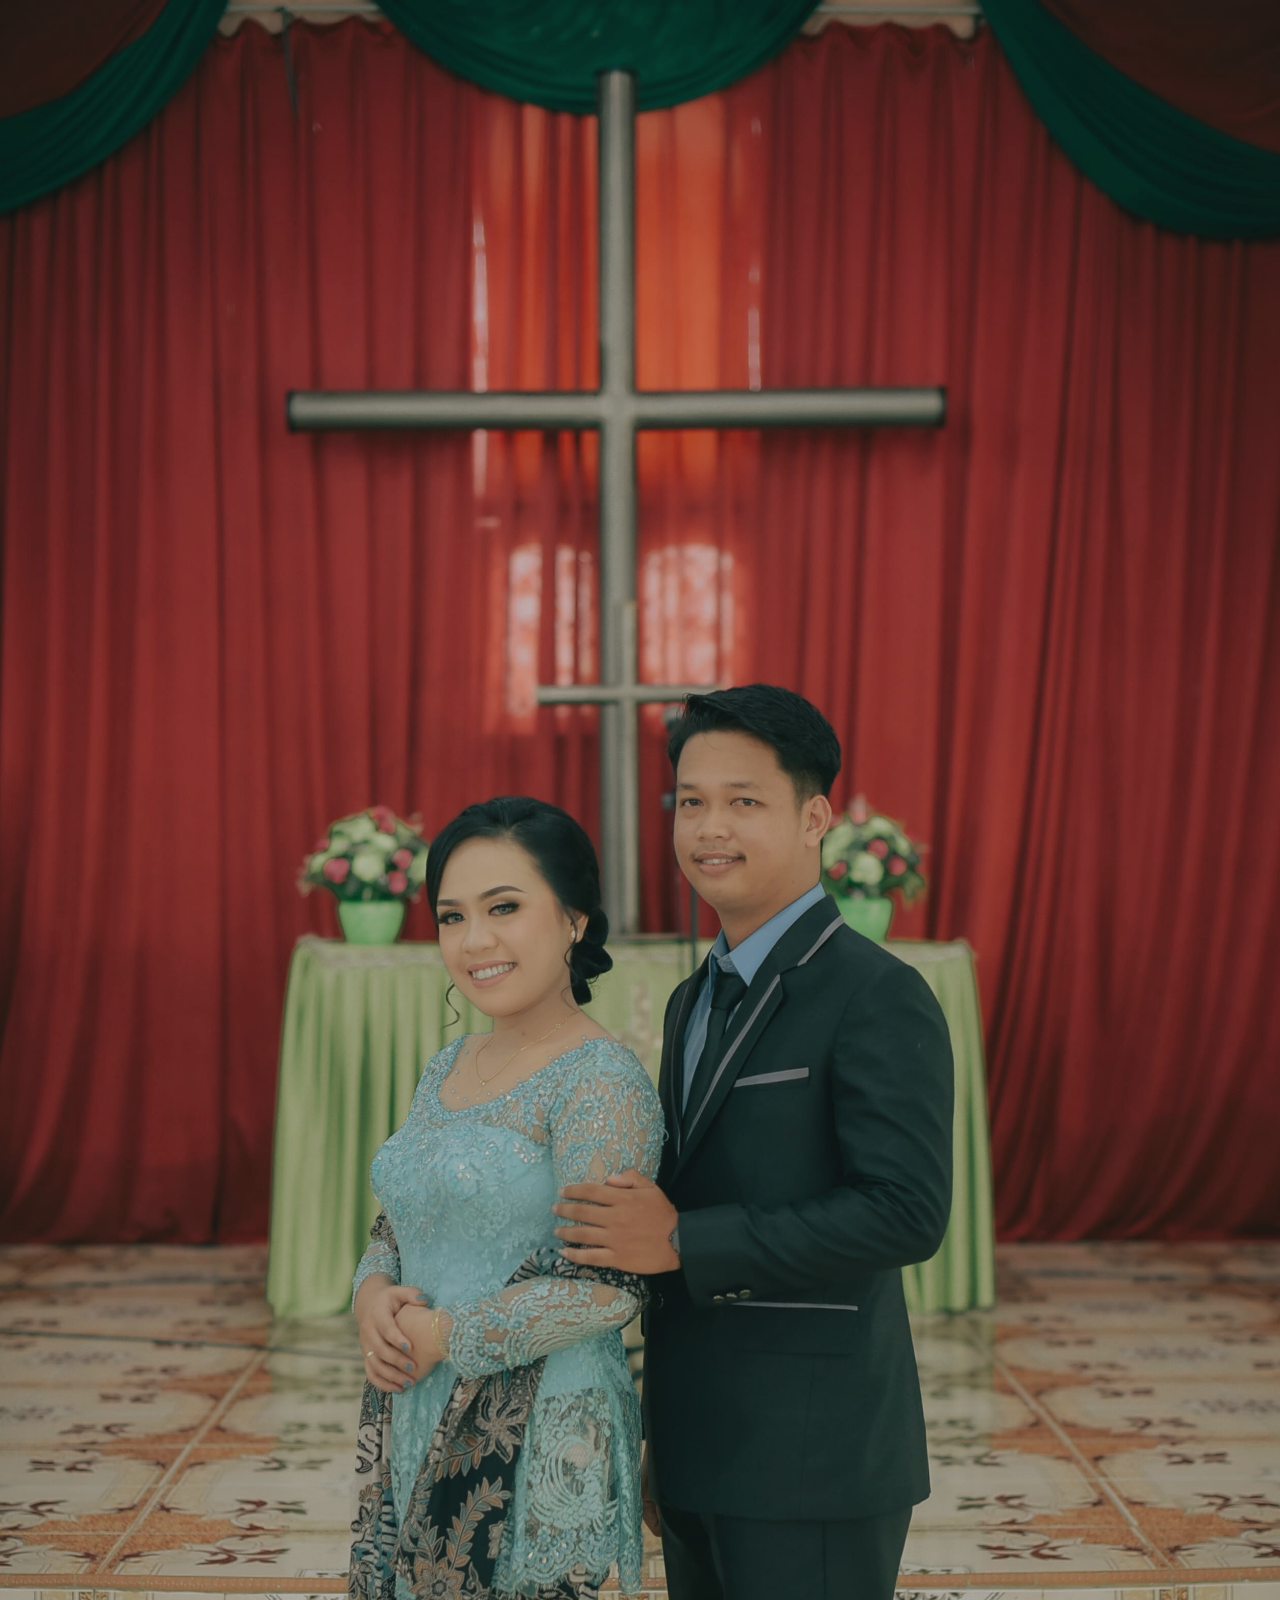
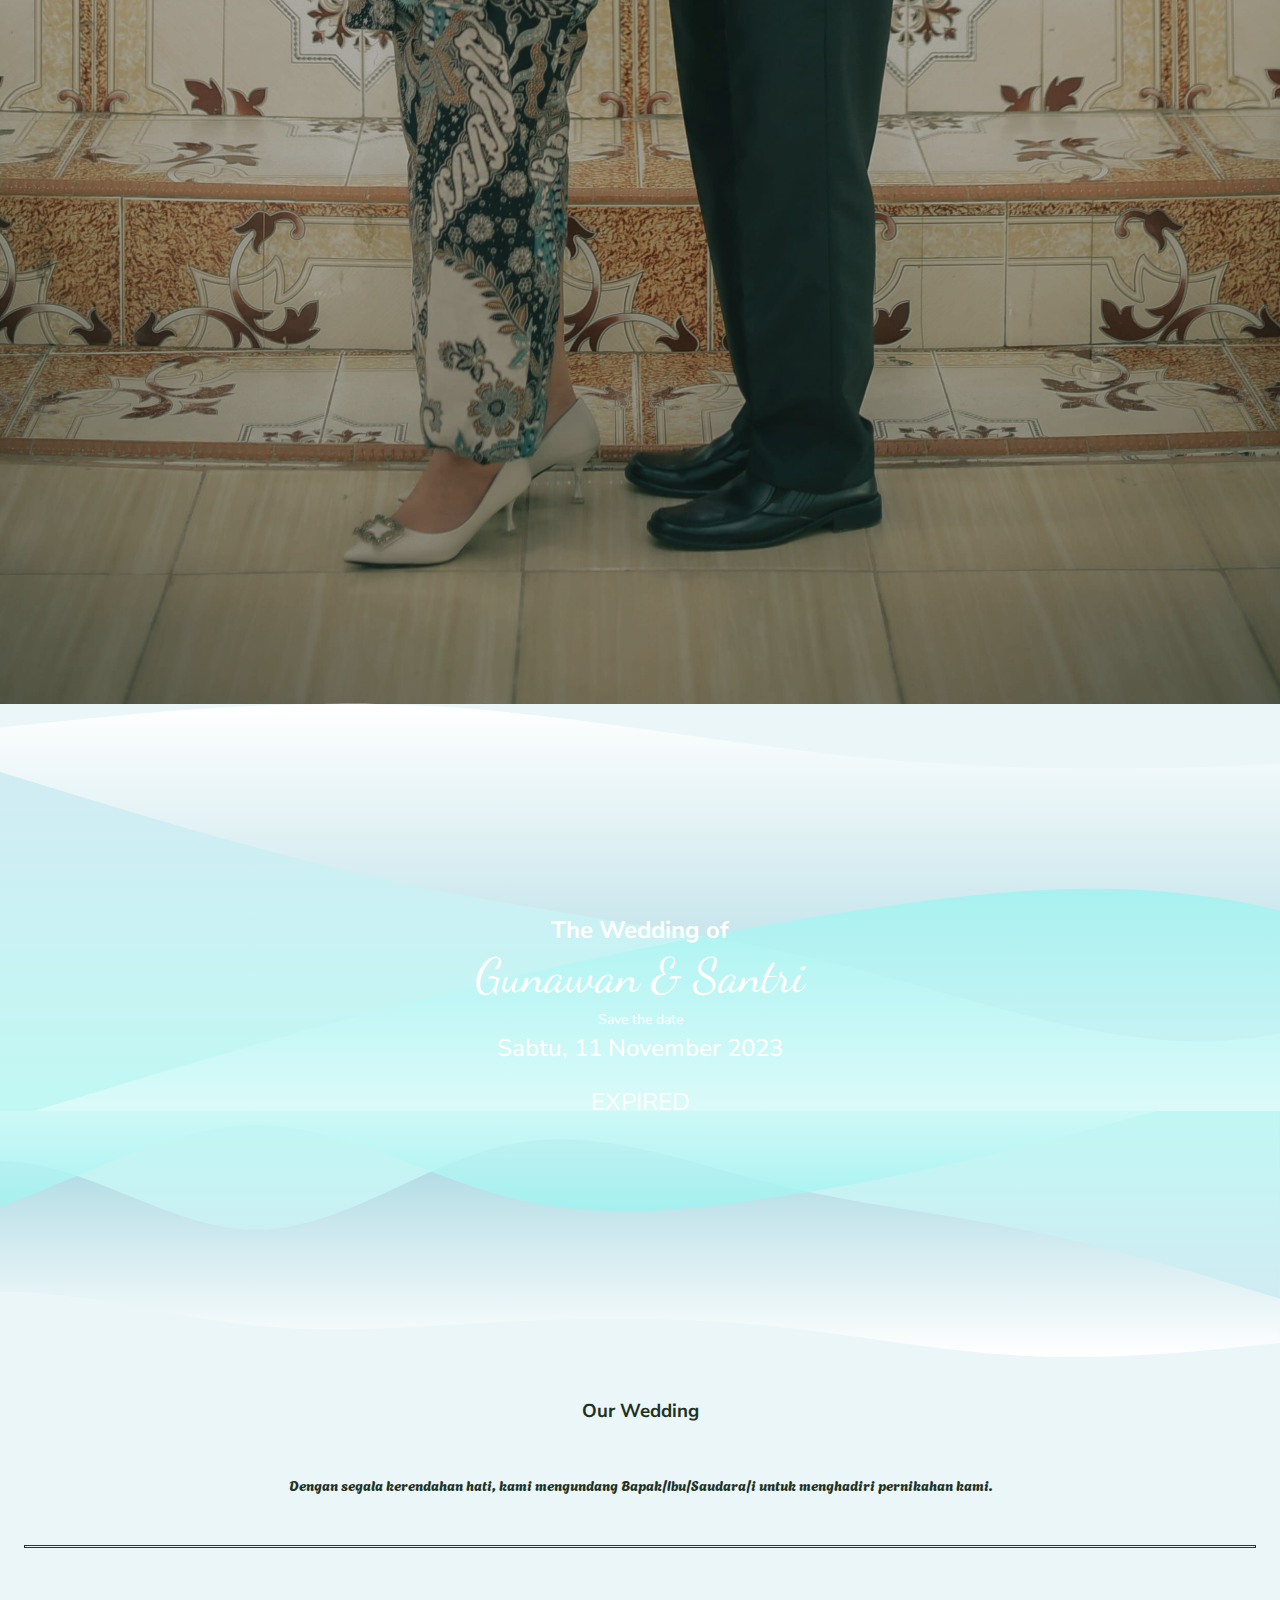
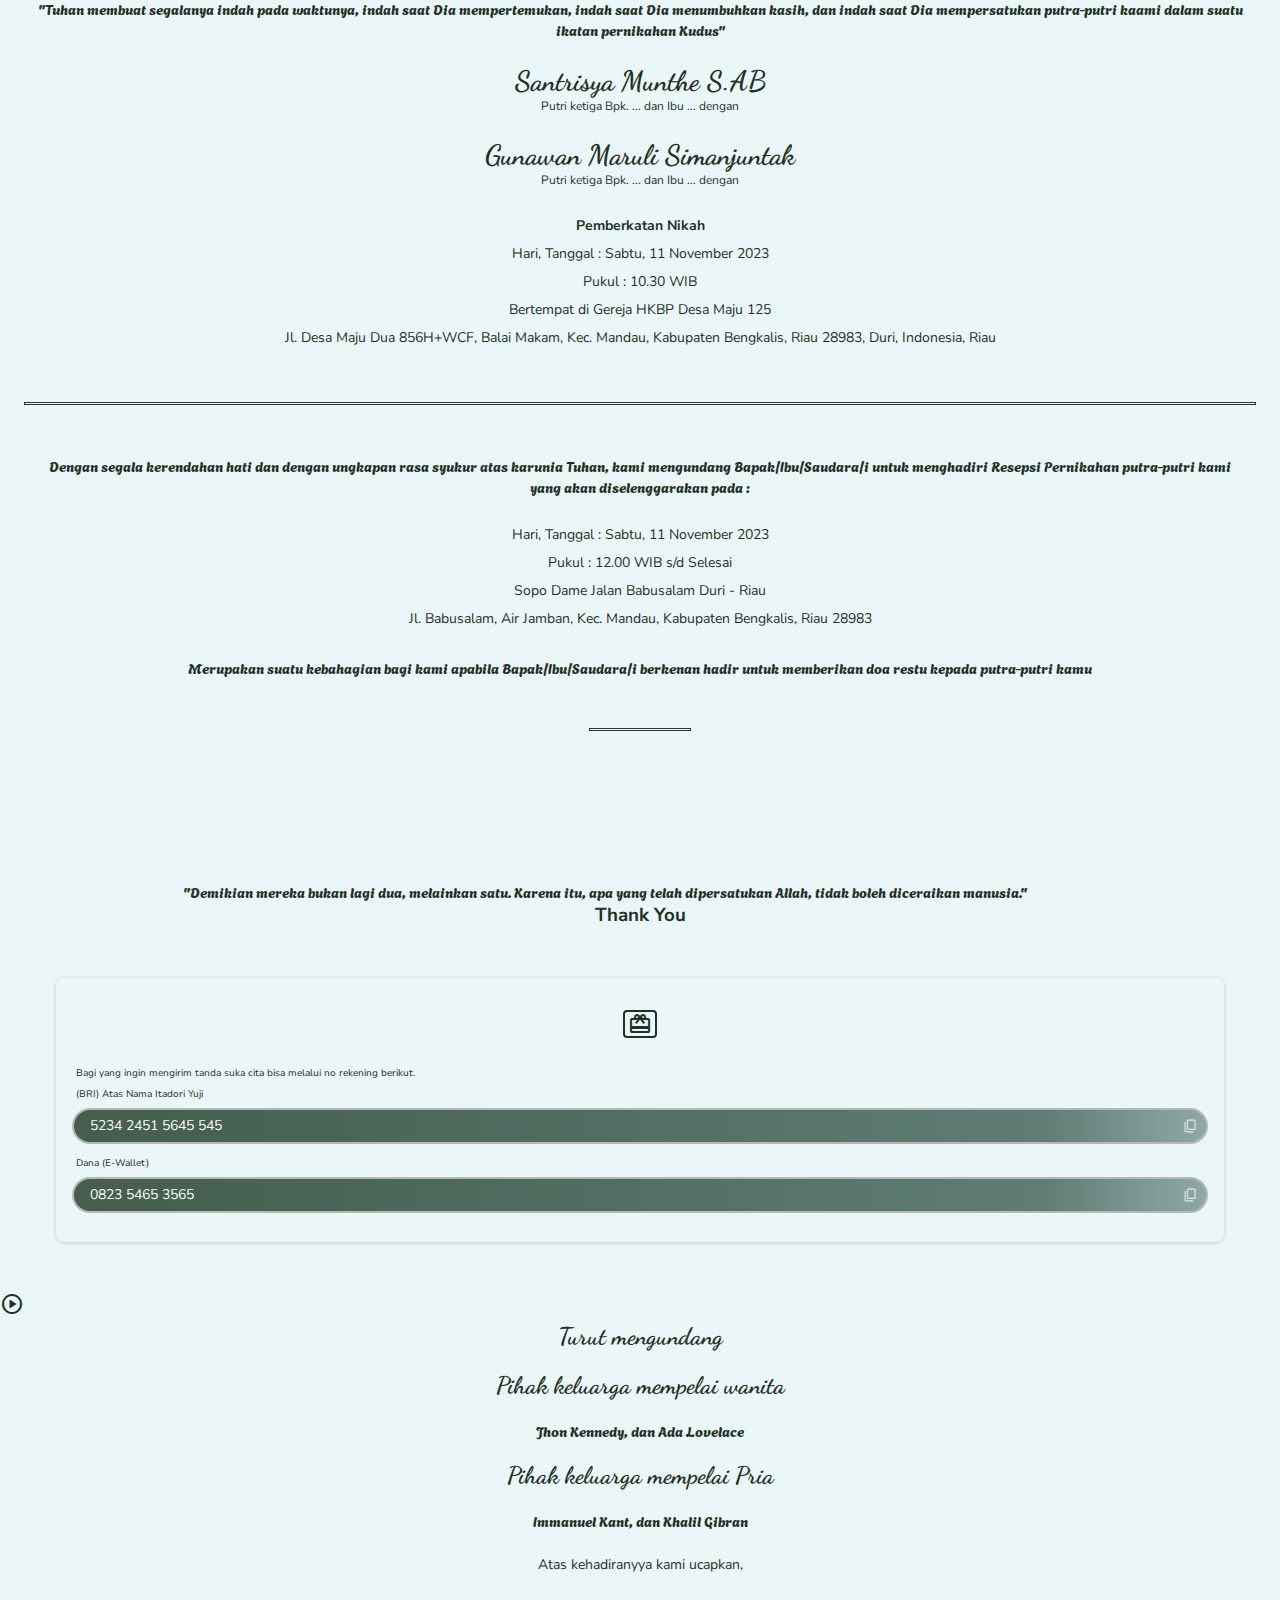
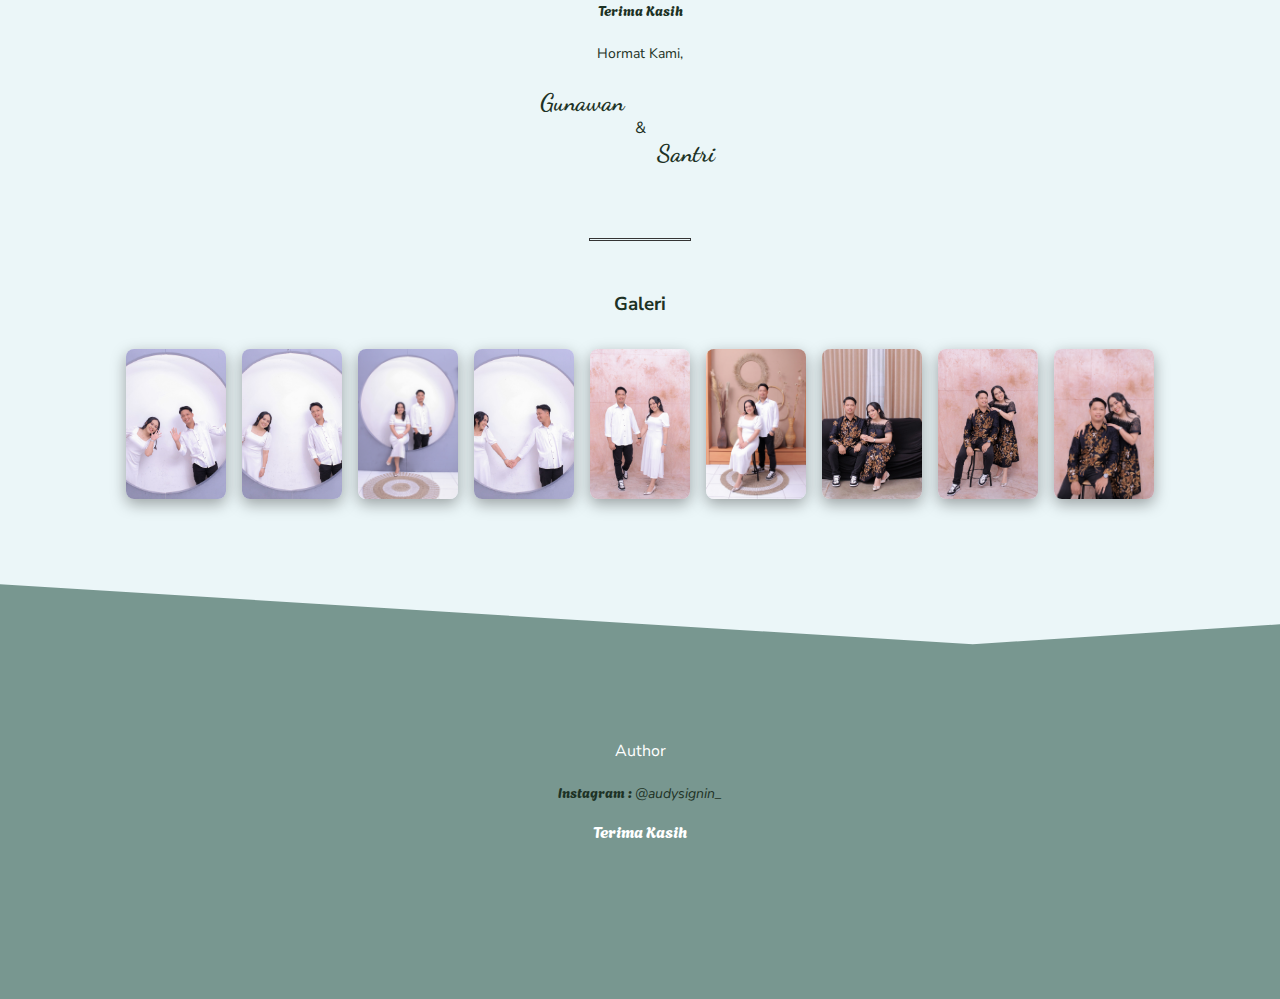
==== commit 35da7dff: "update content" ====
--- a/index.html
+++ b/index.html
@@ -4,7 +4,7 @@
     <meta charset="UTF-8" />
     <meta http-equiv="X-UA-Compatible" content="IE=edge" />
     <meta name="viewport" content="width=device-width, initial-scale=1.0" />
-    <title>Pernikahan Gunawan & Santri</title>
+    <title>Pernikahan Bg Gunawan & Kk Santri</title>
     <!-- CDN FONT FAMILY STYLE GOOGLE -->
     <link rel="preconnect" href="https://fonts.googleapis.com" />
     <link rel="preconnect" href="https://fonts.gstatic.com" crossorigin />
@@ -41,7 +41,7 @@
         </div> -->
       <div id="Wrap">
         <div class="slideshow">
-          <img class="my-slide1" src="assetsIJP_0011.jpg" alt="image1" >
+          <img class="my-slide1" src="assets/IJP_0011.jpg" alt="image1" >
           <img class="my-slide1" src="assets/IJP_0013.jpg" alt="image1" />
           <img class="my-slide1" src="assets/IJP_0015.jpg" alt="image1" />
           <img class="my-slide1" src="assets/IJP_0016.jpg" alt="image1" />
@@ -180,16 +180,16 @@
             mempertemukan, indah saat Dia menumbuhkan kasih, dan indah saat Dia
             mempersatukan putra-putri kaami dalam suatu ikatan pernikahan Kudus"
           </p>
-          <h2 class="mempelai" style="margin-top: 24px">Mempelai Wanita</h2>
+          <h2 class="mempelai" style="margin-top: 24px;font-size: 1.75rem;">Santrisya Munthe S.AB</h2>
           <p class="parent">Putri ketiga Bpk. ... dan Ibu ... dengan</p>
-          <h2 class="mempelai" style="margin-top: 24px">Mempelai Pria</h2>
+          <h2 class="mempelai" style="margin-top: 24px;font-size: 1.75rem;">Gunawan Maruli Simanjuntak</h2>
           <p class="parent">Putri ketiga Bpk. ... dan Ibu ... dengan</p>
           <div class="detail-acara">
             <strong style="margin-top: 24px">Pemberkatan Nikah</strong>
-            <span>Hari, Tanggal : Sabtu, 14 November 2023</span>
-            <span>Pukul : 14.00 WIB</span>
-            <span>Bertempat di Gereja Hati Kudus Tuhan Yesus- Pugeran</span>
-            <span>Jl. Suryanden No. 63, Yogyakarta 55141</span>
+            <span>Hari, Tanggal : Sabtu, 11 November 2023</span>
+            <span>Pukul : 10.30 WIB</span>
+            <span>Bertempat di Gereja HKBP Desa Maju 125</span>
+            <span>Jl. Desa Maju Dua 856H+WCF, Balai Makam, Kec. Mandau, Kabupaten Bengkalis, Riau 28983, Duri, Indonesia, Riau</span>
           </div>
           <div class="h-div"></div>
           <p>
@@ -198,10 +198,10 @@
             Resepsi Pernikahan putra-putri kami yang akan diselenggarakan pada :
           </p>
           <div class="detail-acara" style="margin: 24px 0">
-            <span>Hari, Tanggal : Sabtu, 14 November 2023 </span>
-            <span>Pukul : 19.00 - 20.00 WIB</span>
-            <span>Bertempat di Auditorium UNY</span>
-            <span>Jl. Colombo No. 1 Karangmalang, Yogyakarta 55281</span>
+            <span>Hari, Tanggal : Sabtu, 11 November 2023 </span>
+            <span>Pukul : 12.00 WIB s/d Selesai</span>
+            <span>Sopo Dame Jalan Babusalam Duri - Riau</span>
+            <span>Jl. Babusalam, Air Jamban, Kec. Mandau, Kabupaten Bengkalis, Riau 28983</span>
           </div>
           <p>
             Merupakan suatu kebahagian bagi kami apabila Bapak/Ibu/Saudara/i
@@ -209,7 +209,9 @@
           </p>
           <div class="h-div" style="margin-bottom: 0; width: 100px"></div>
         </div>
-
+        <p>
+            "Demikian mereka bukan lagi dua, melainkan satu. Karena itu, apa yang telah dipersatukan Allah, tidak boleh diceraikan manusia."
+        </p>
         <h3 class="title-section">Thank You</h3>
         <div class="thank-section">
           <div class="card">
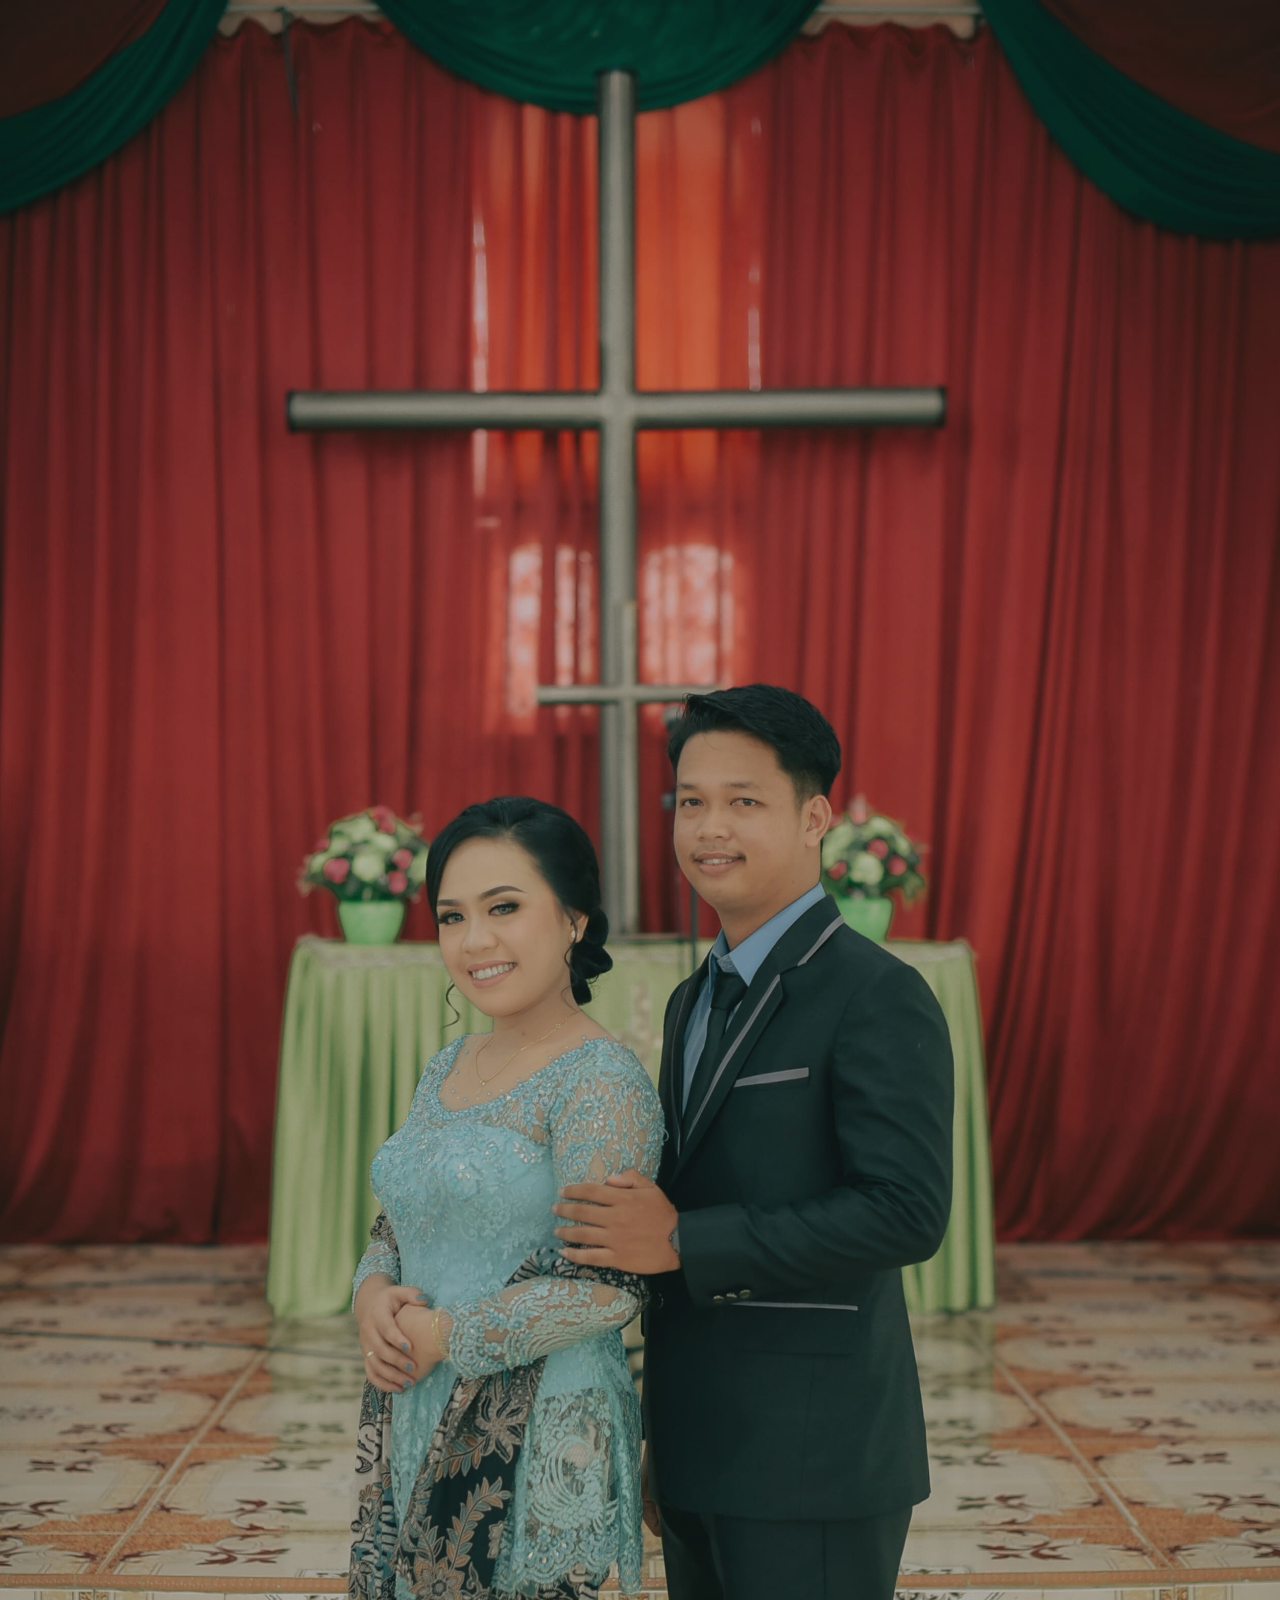
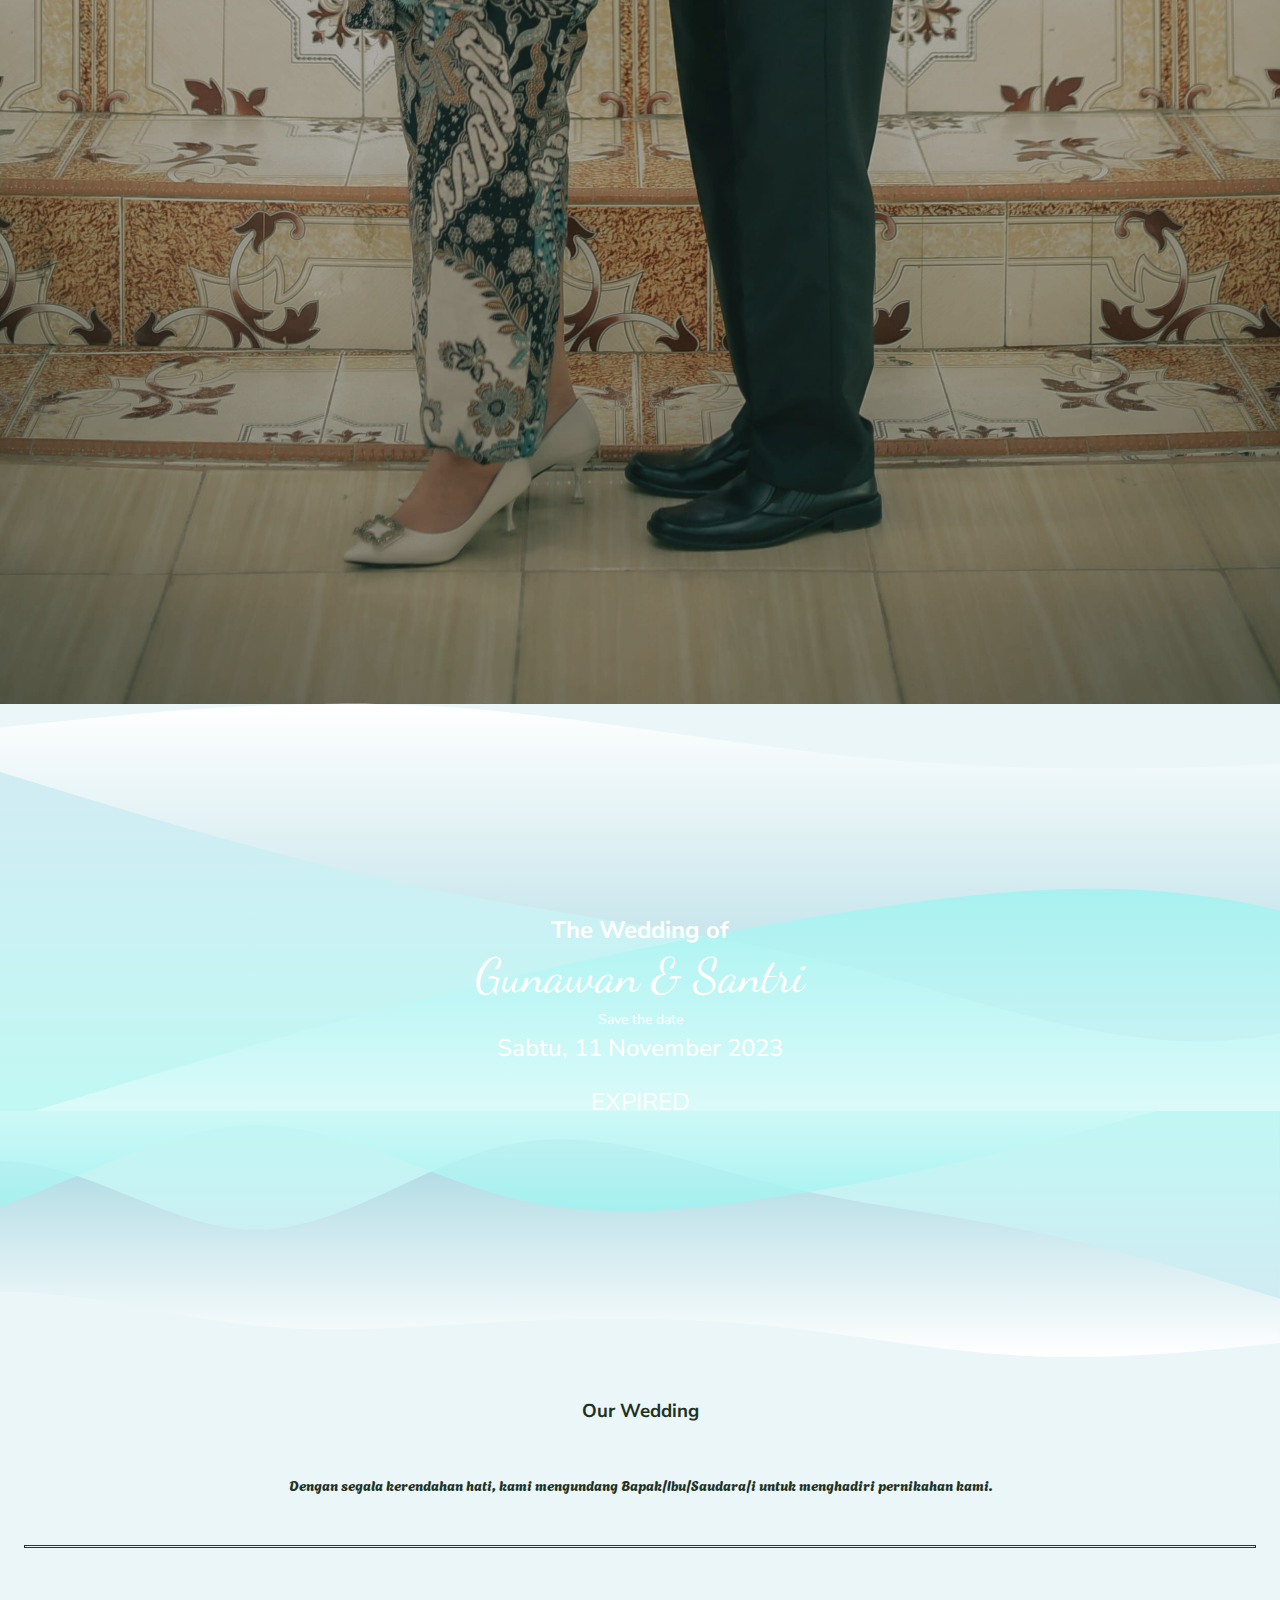
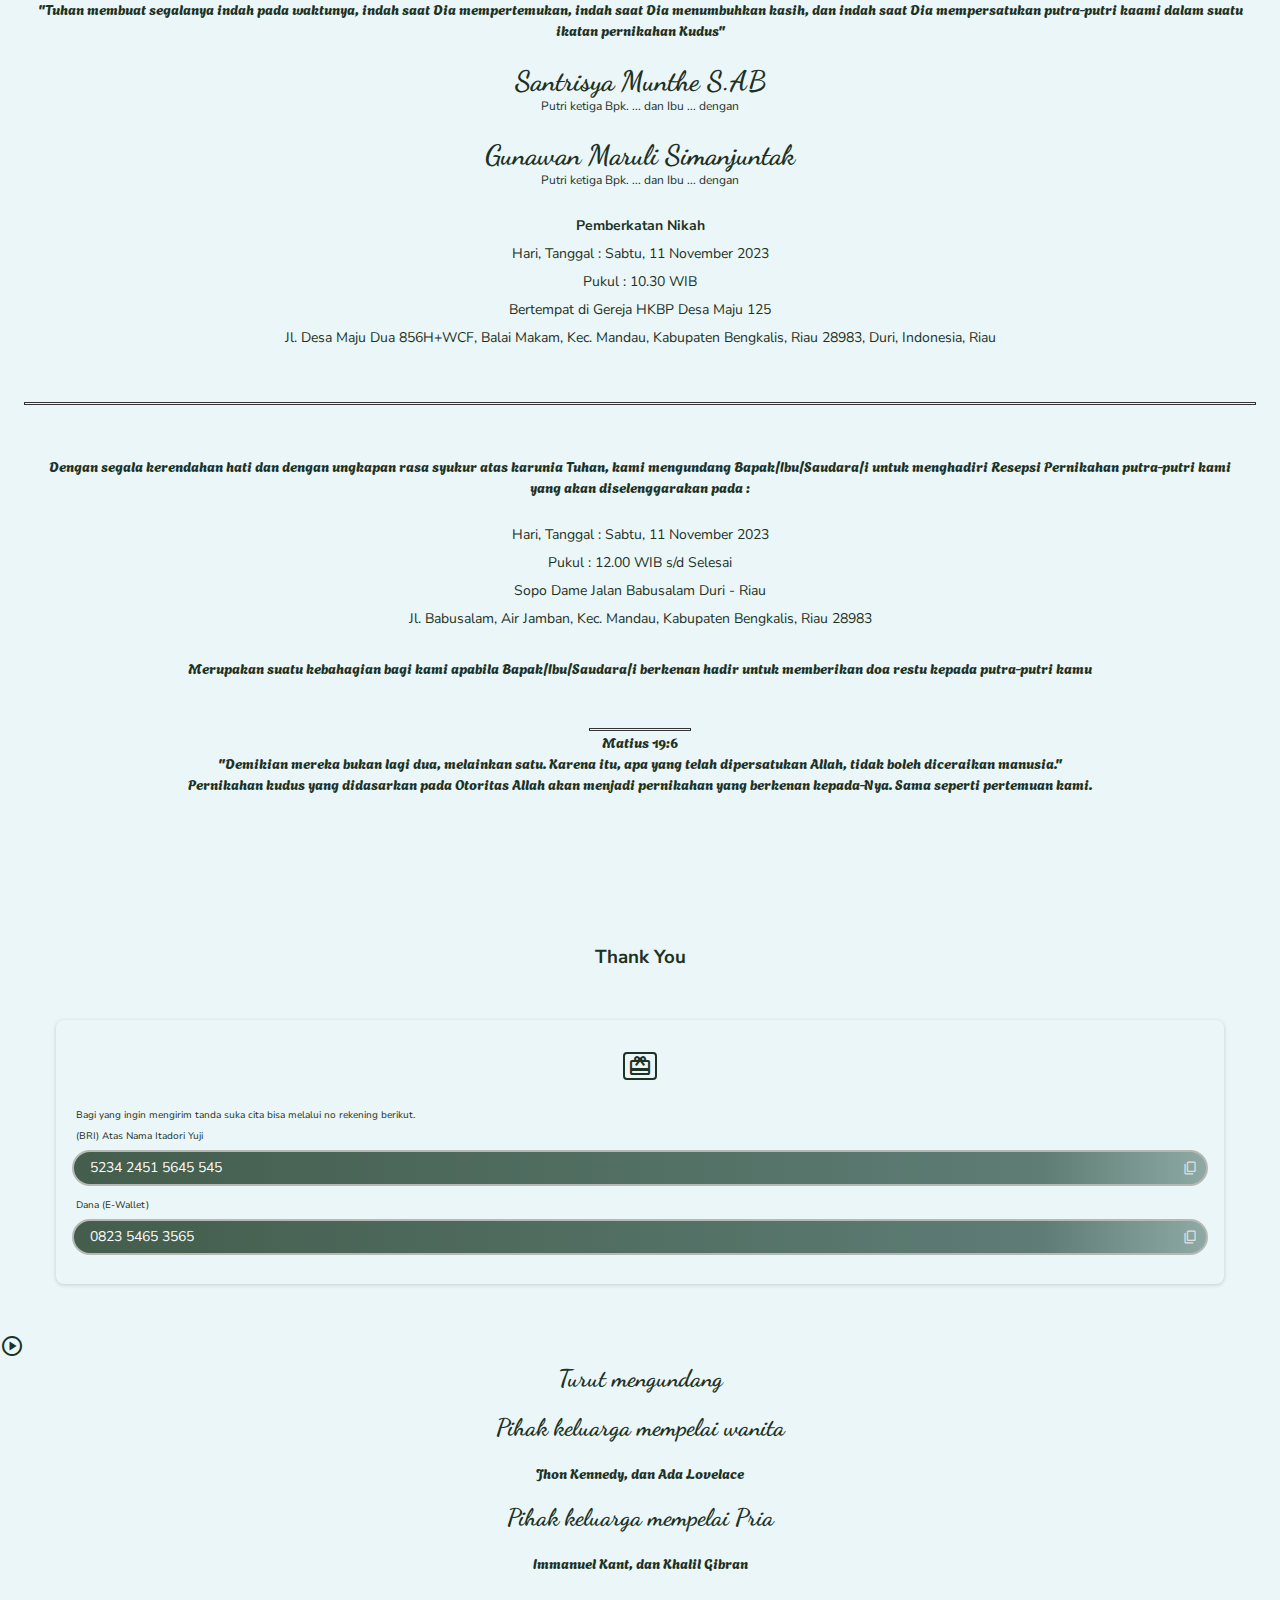
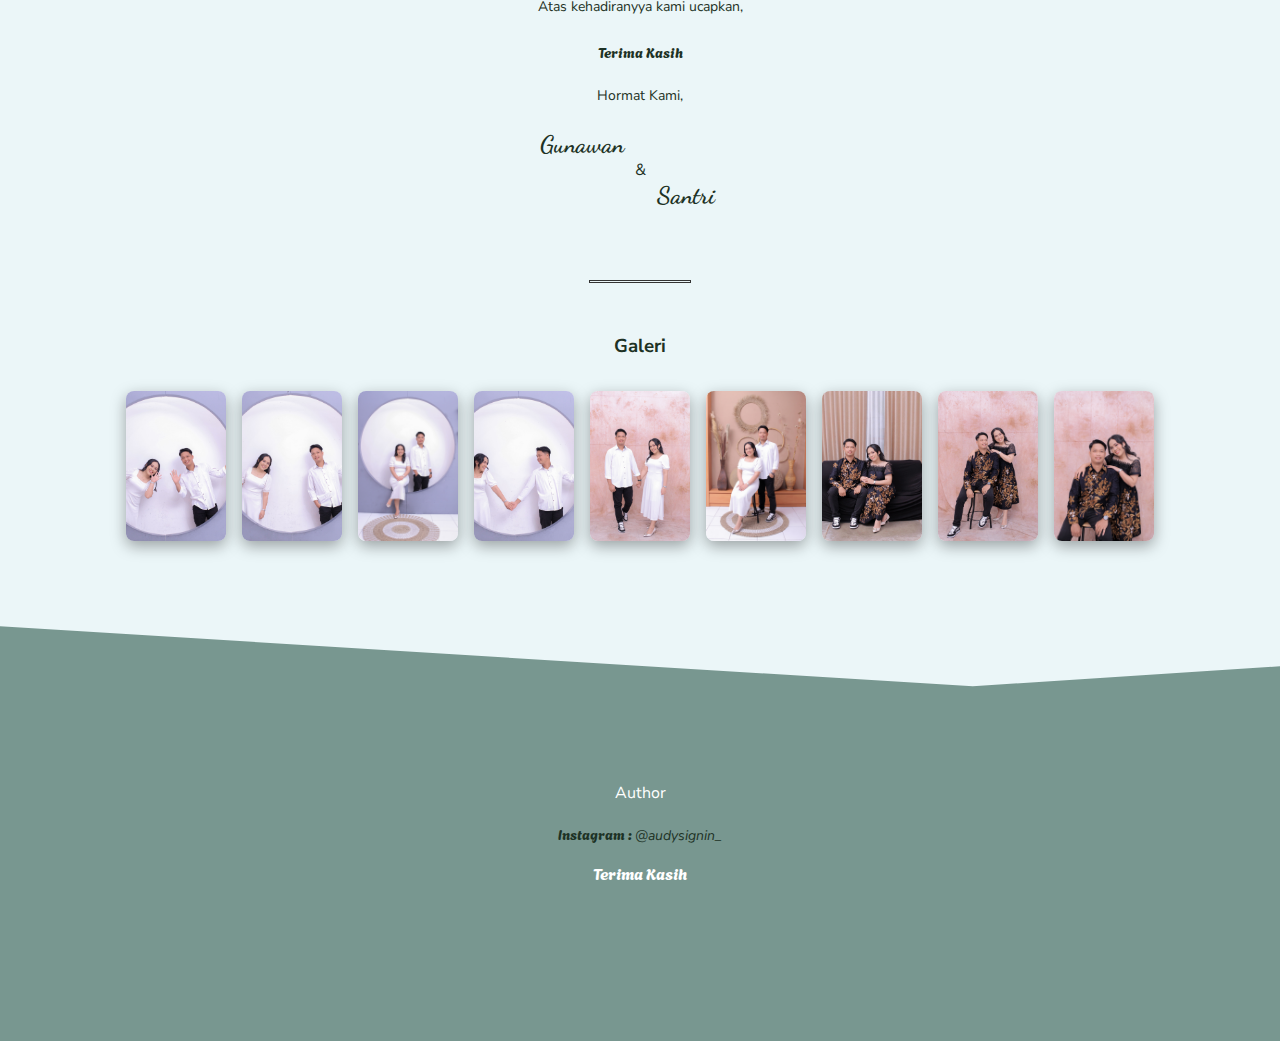
==== commit 7392b67e: "add quotes" ====
--- a/index.html
+++ b/index.html
@@ -208,10 +208,13 @@
             berkenan hadir untuk memberikan doa restu kepada putra-putri kamu
           </p>
           <div class="h-div" style="margin-bottom: 0; width: 100px"></div>
-        </div>
-        <p>
+          <p>Matius 19:6</p>
+          <p>
             "Demikian mereka bukan lagi dua, melainkan satu. Karena itu, apa yang telah dipersatukan Allah, tidak boleh diceraikan manusia."
-        </p>
+          </p>
+          <p>Pernikahan kudus yang didasarkan pada Otoritas Allah akan menjadi pernikahan yang berkenan kepada-Nya. Sama seperti pertemuan kami.</p>
+        </div>
+        
         <h3 class="title-section">Thank You</h3>
         <div class="thank-section">
           <div class="card">
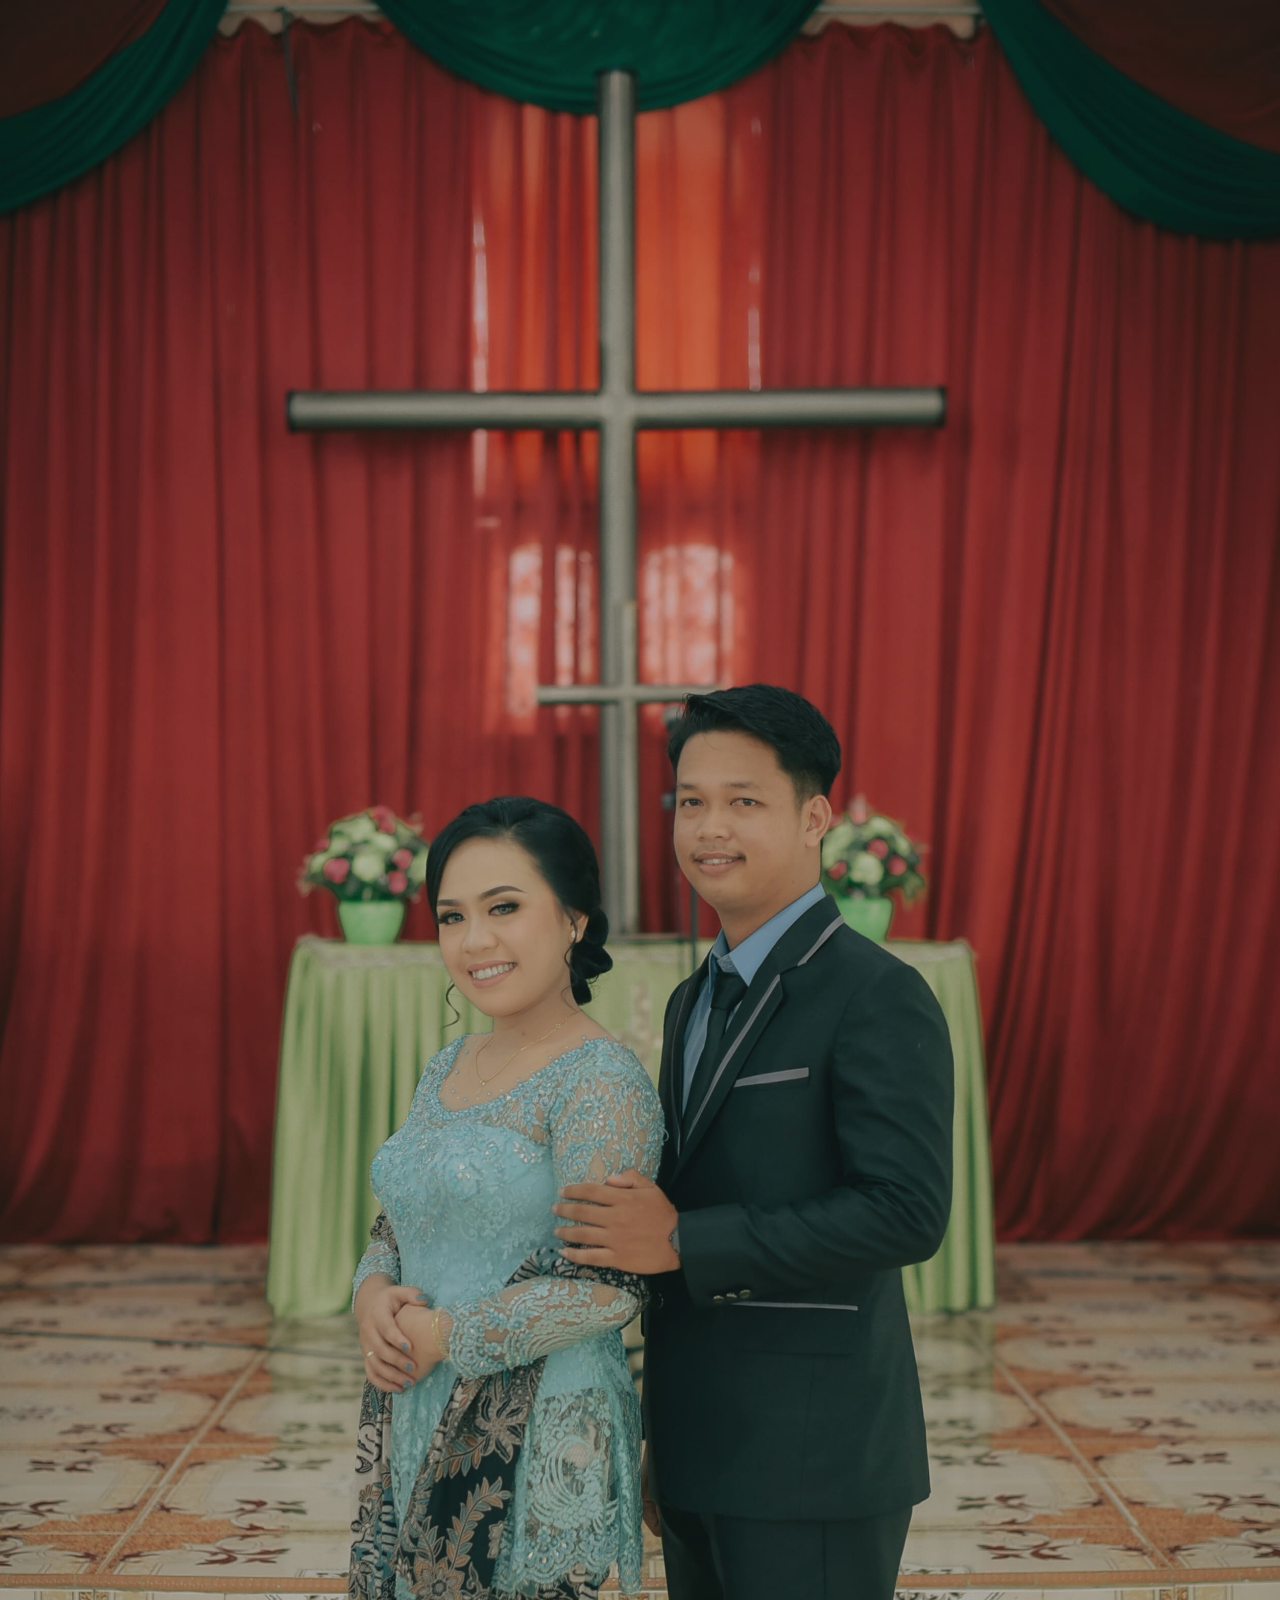
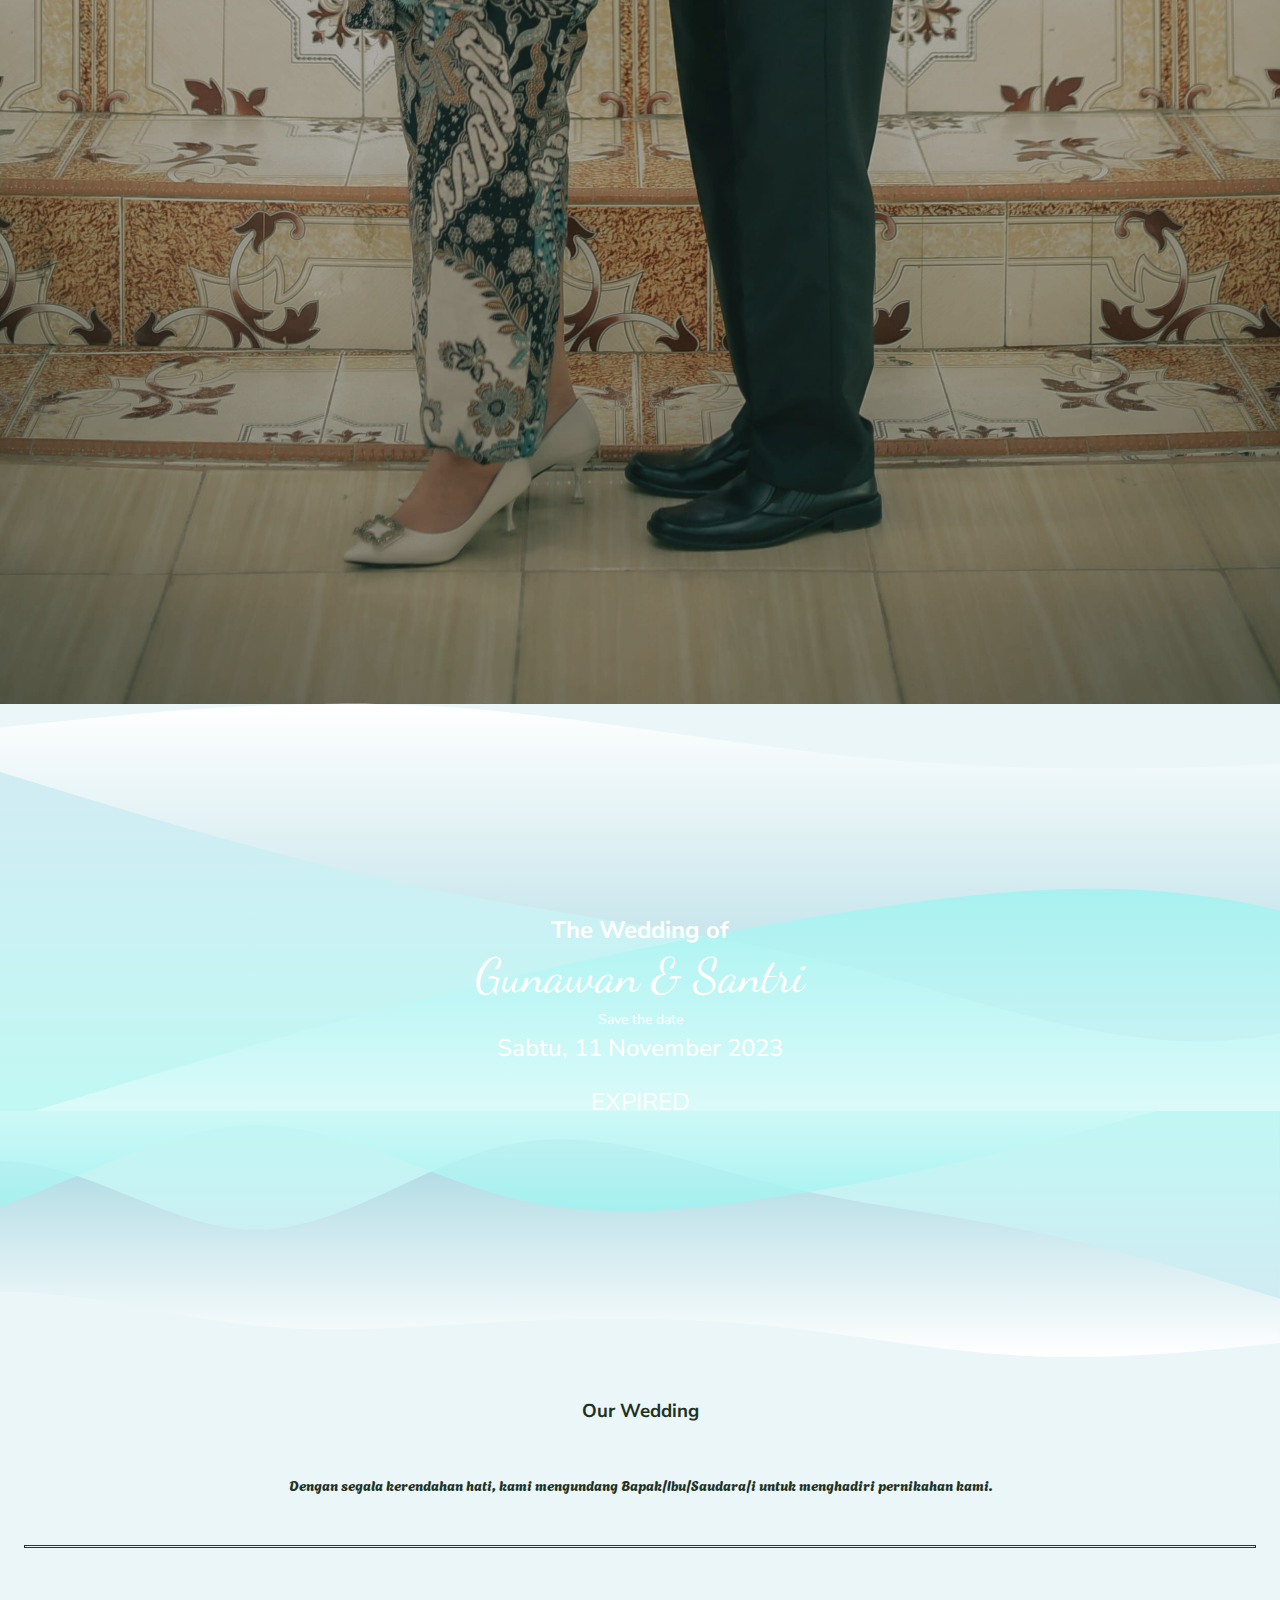
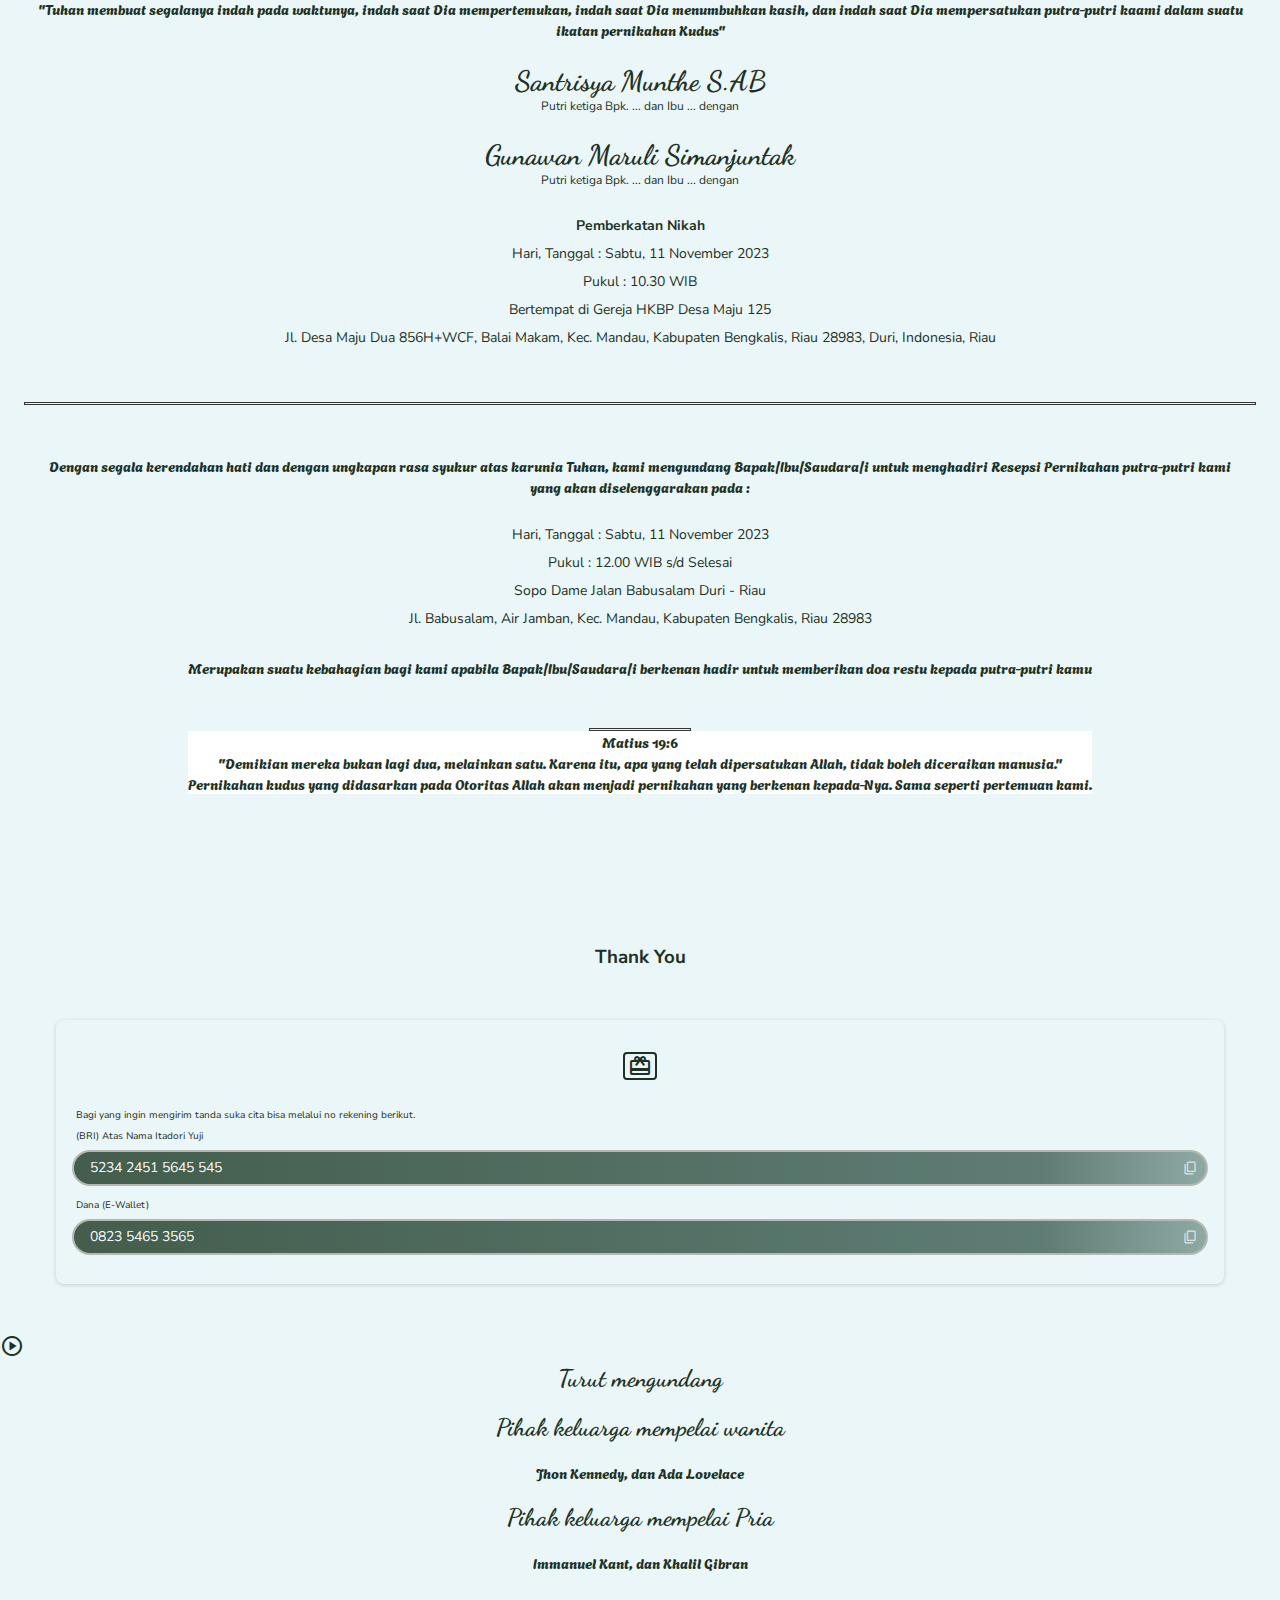
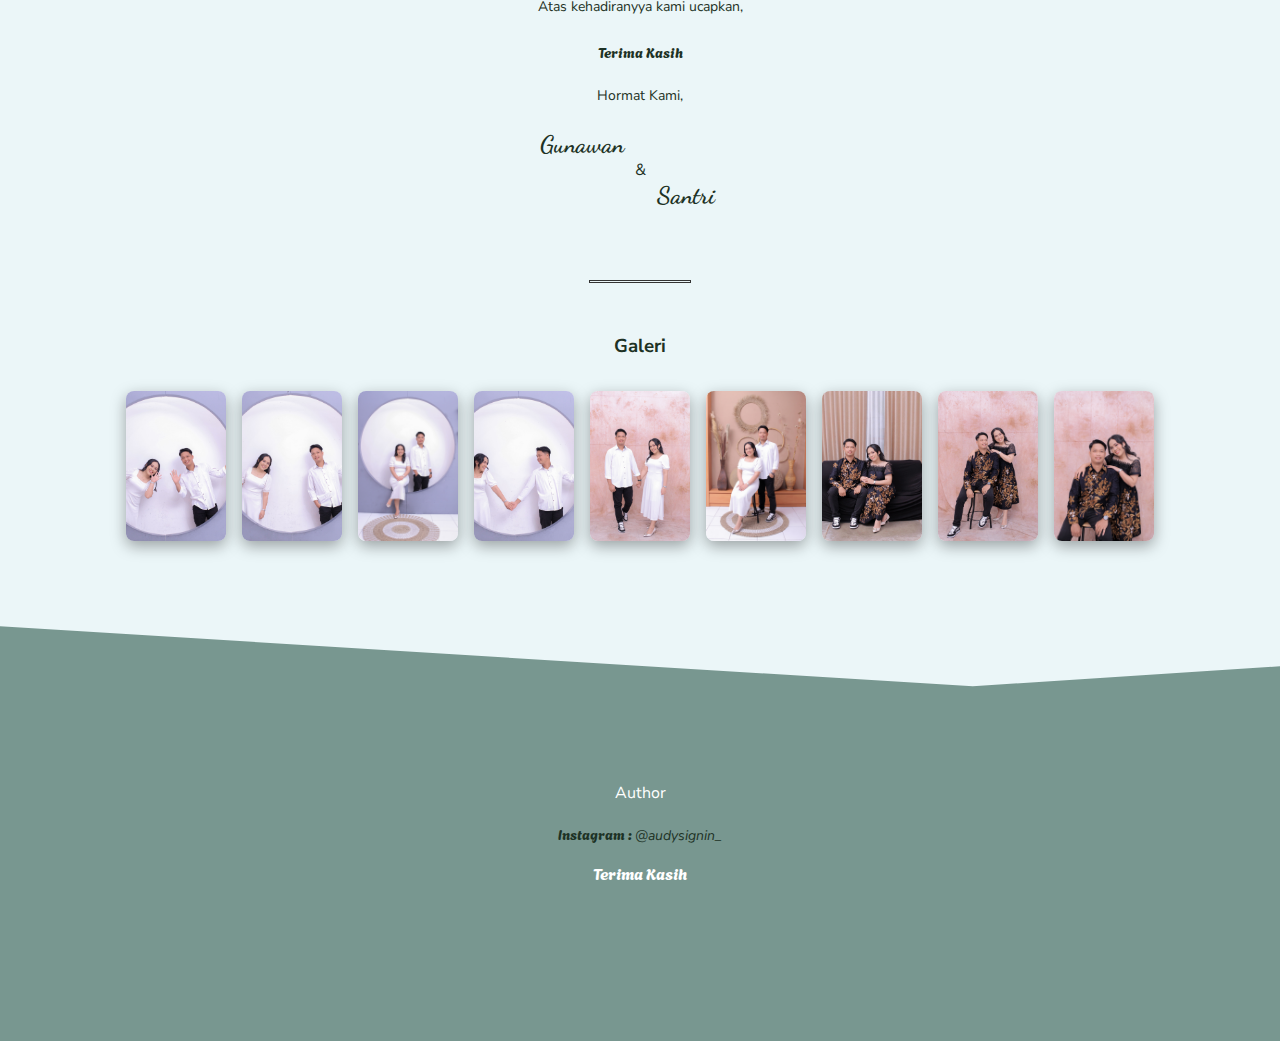
==== commit 39b82175: "change bg color card" ====
--- a/index.html
+++ b/index.html
@@ -208,11 +208,13 @@
             berkenan hadir untuk memberikan doa restu kepada putra-putri kamu
           </p>
           <div class="h-div" style="margin-bottom: 0; width: 100px"></div>
+          <div class="card" style="background-color: #fff;">
           <p>Matius 19:6</p>
           <p>
             "Demikian mereka bukan lagi dua, melainkan satu. Karena itu, apa yang telah dipersatukan Allah, tidak boleh diceraikan manusia."
           </p>
           <p>Pernikahan kudus yang didasarkan pada Otoritas Allah akan menjadi pernikahan yang berkenan kepada-Nya. Sama seperti pertemuan kami.</p>
+            </div>
         </div>
         
         <h3 class="title-section">Thank You</h3>
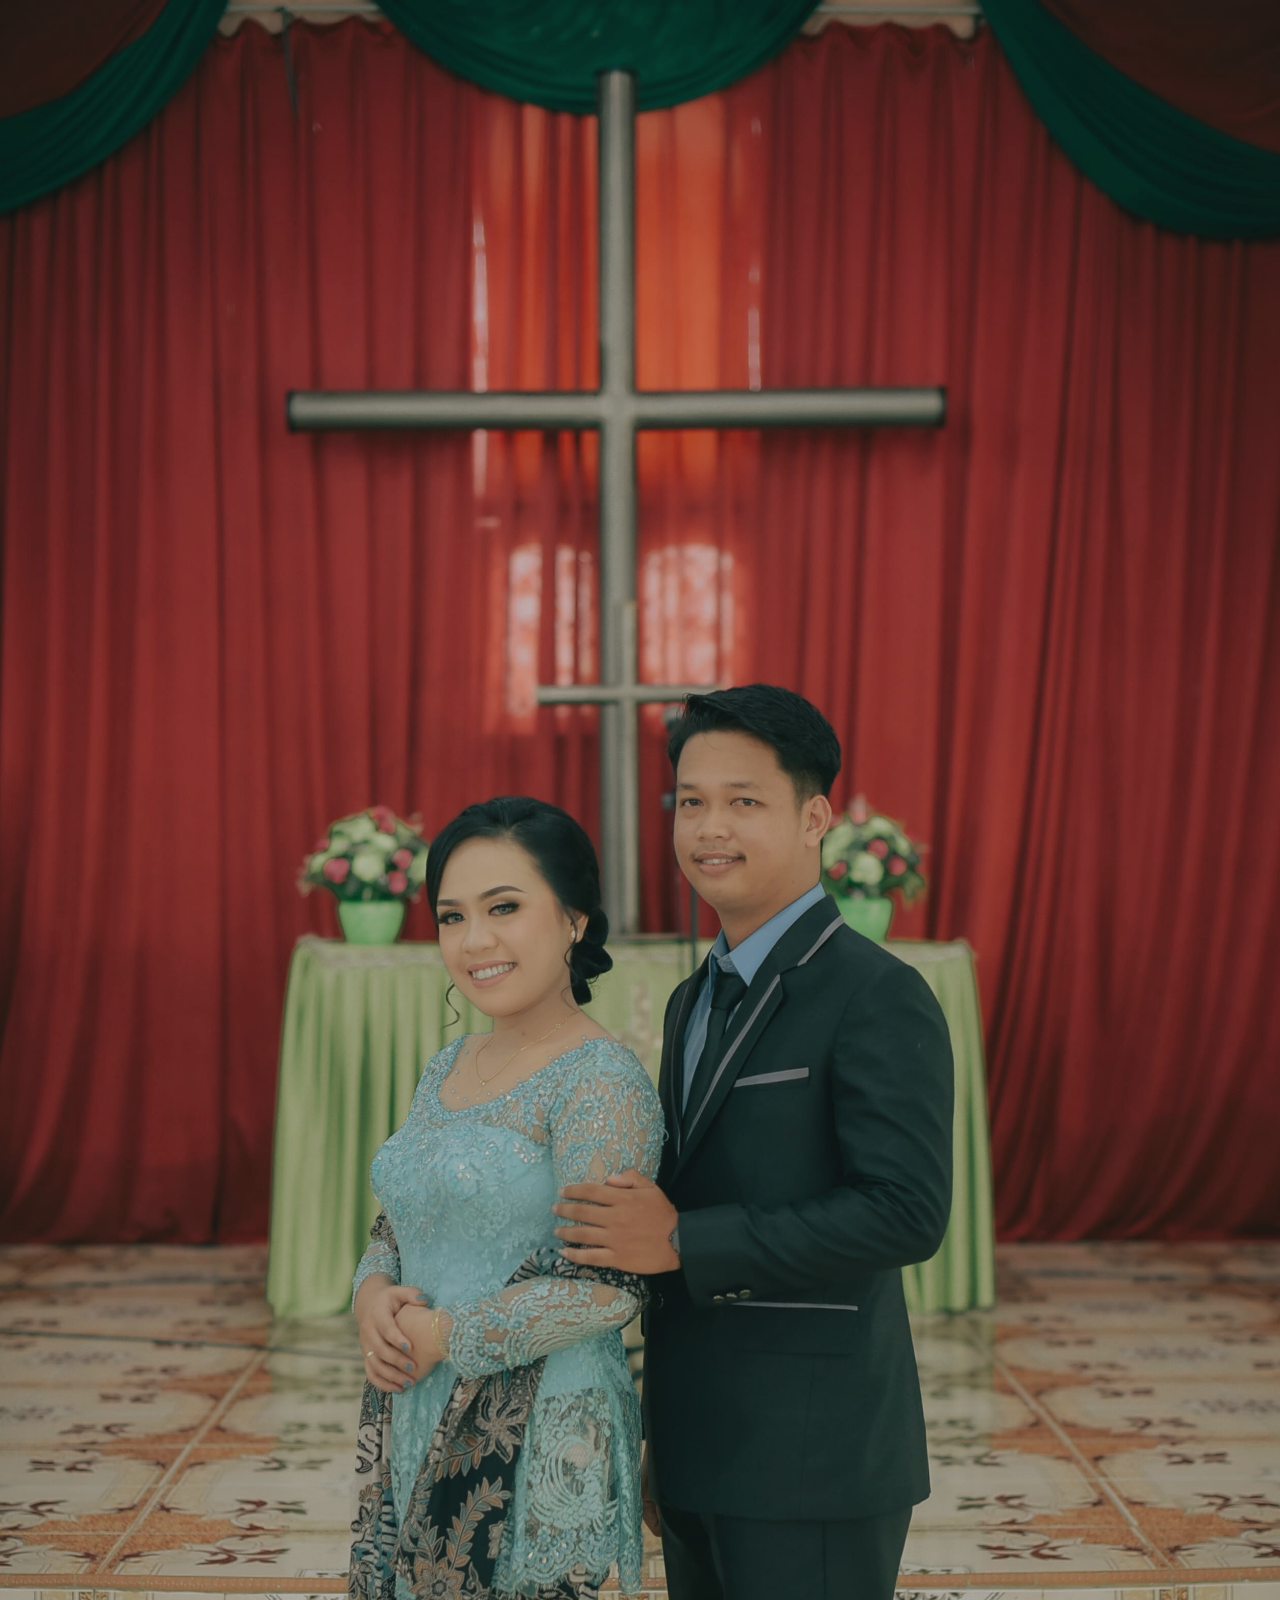
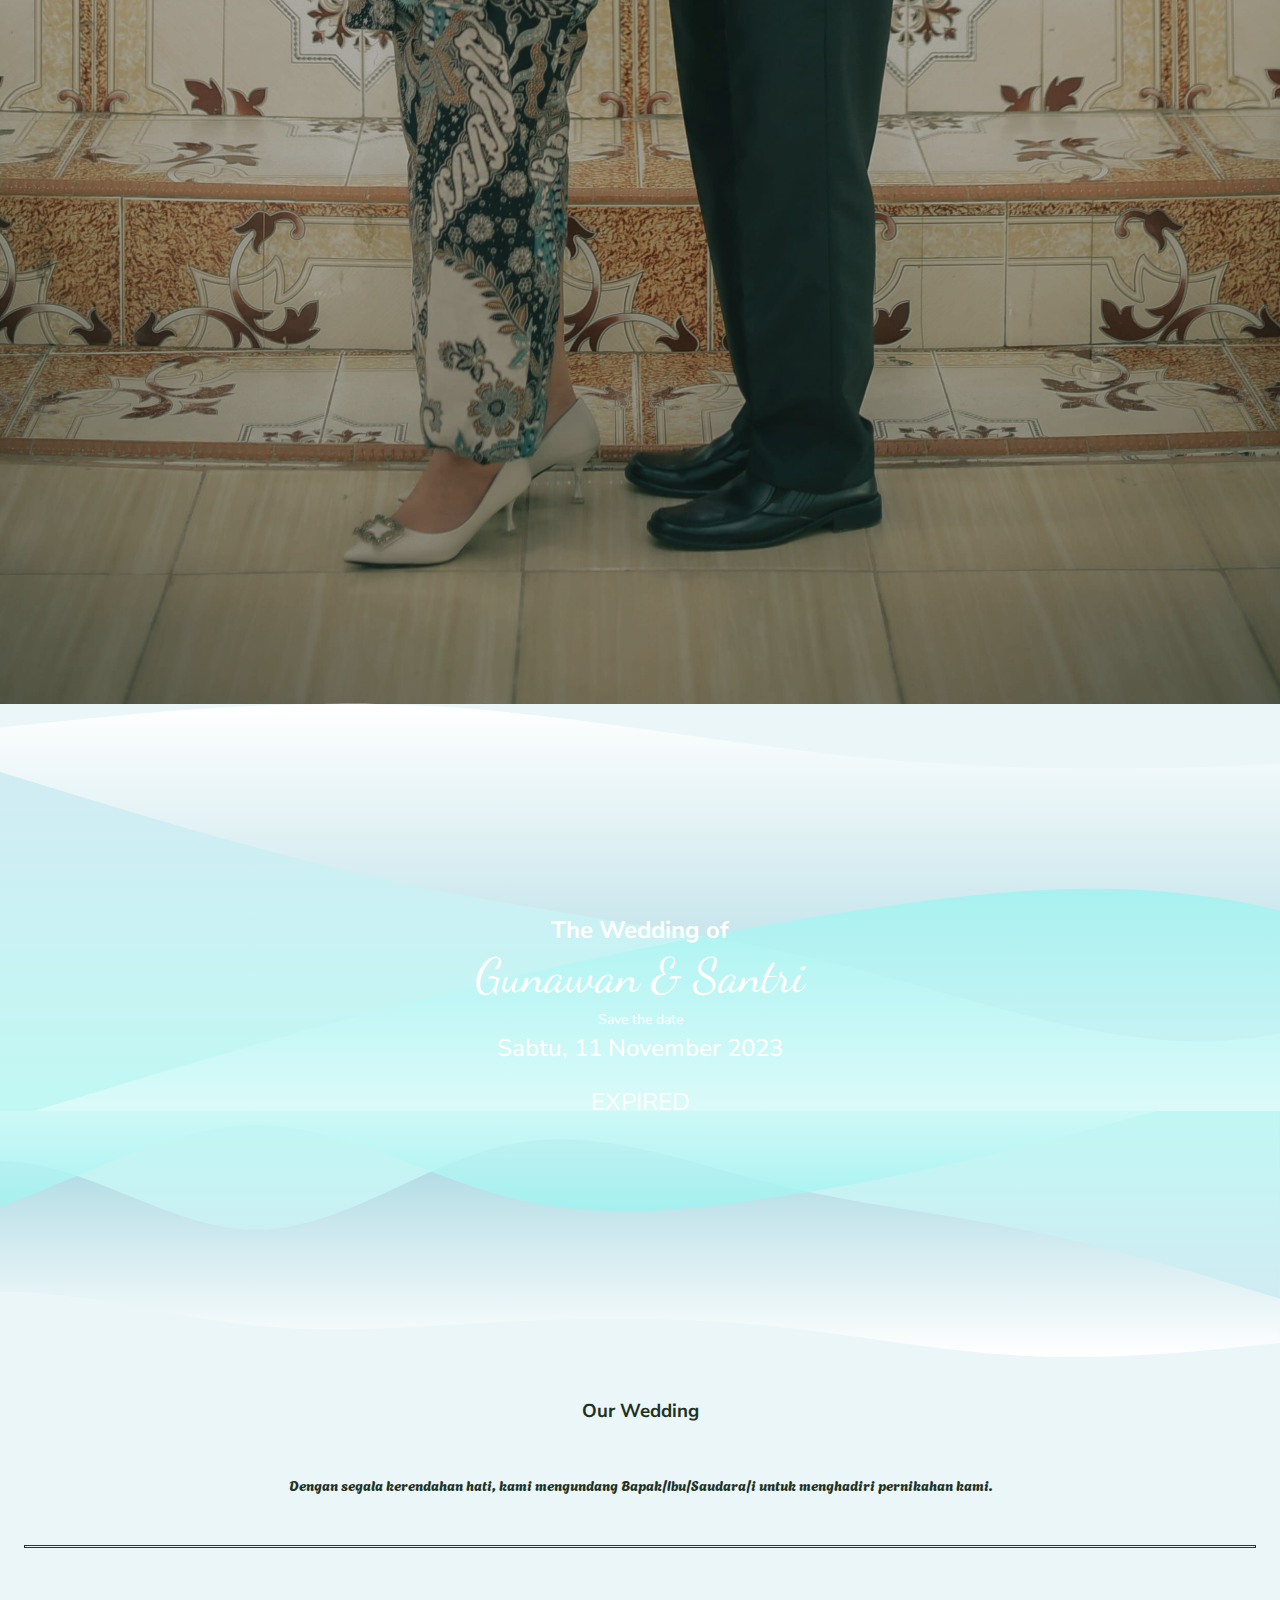
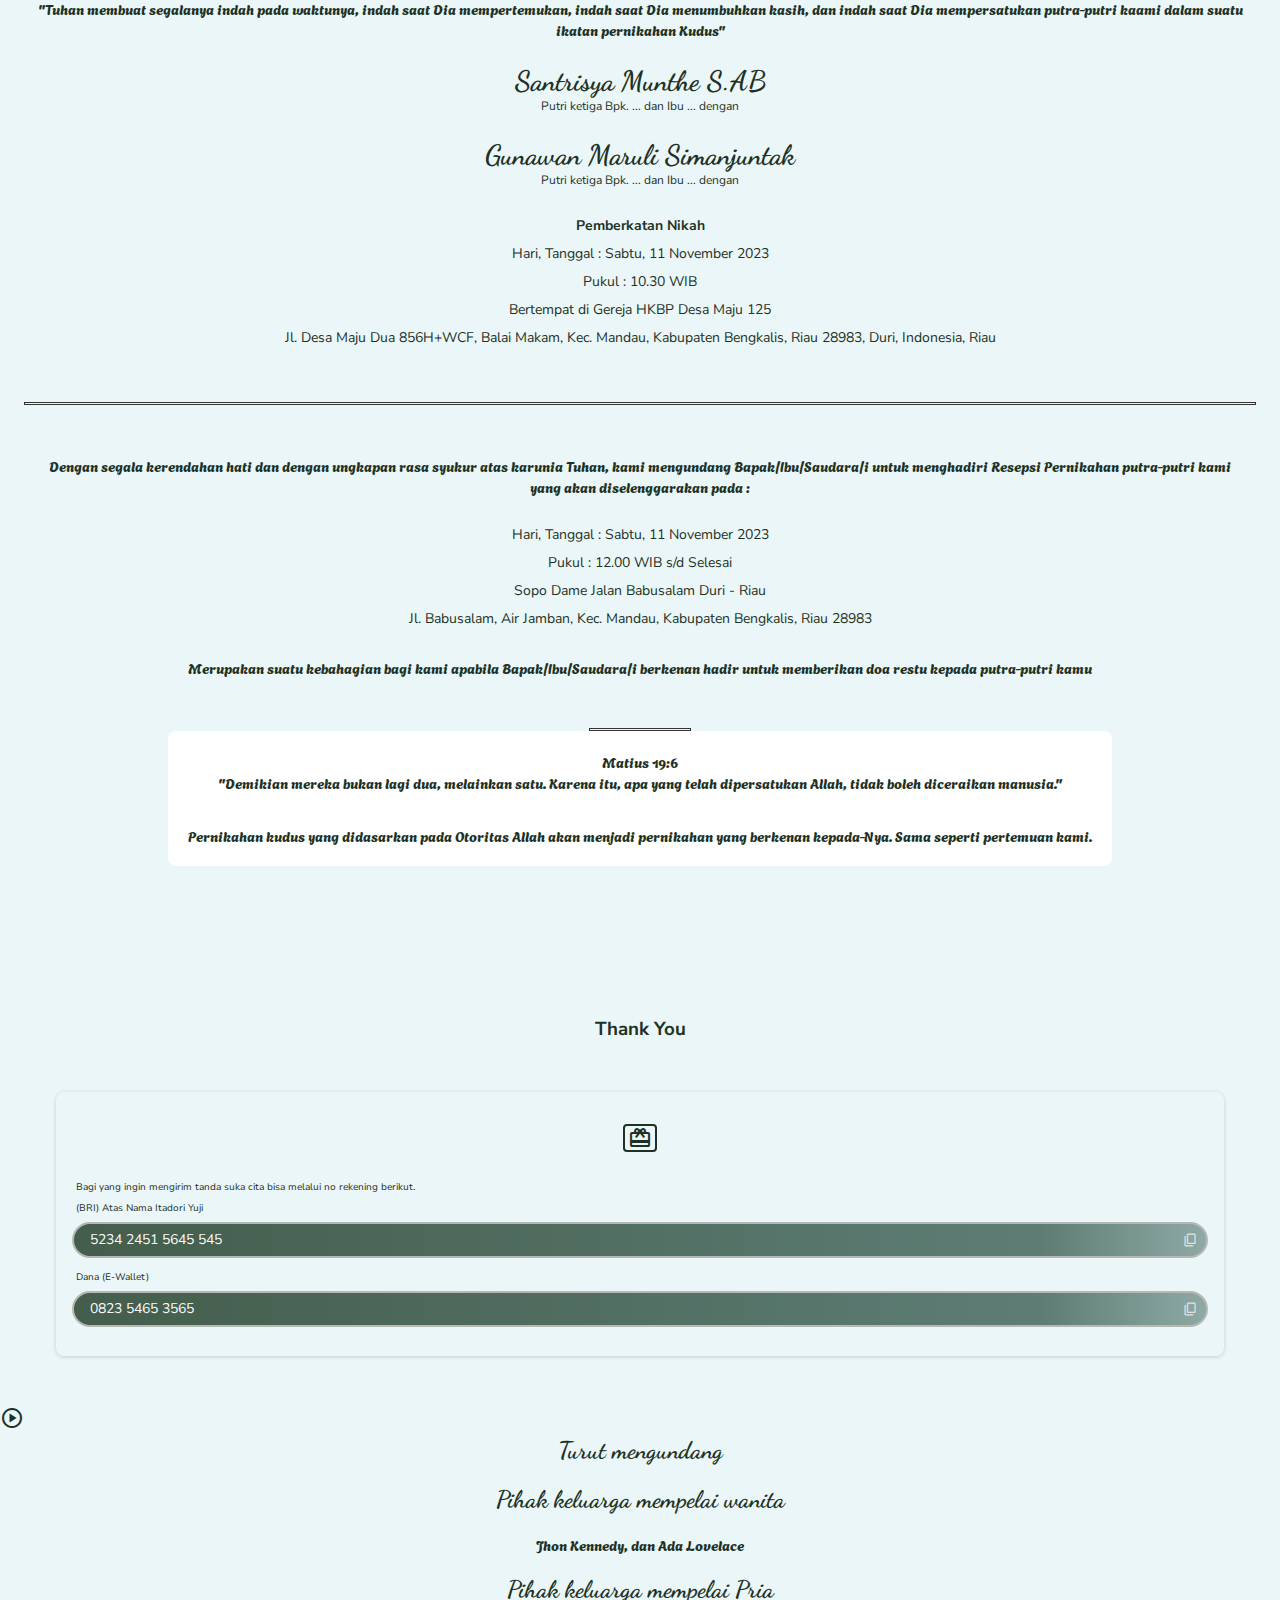
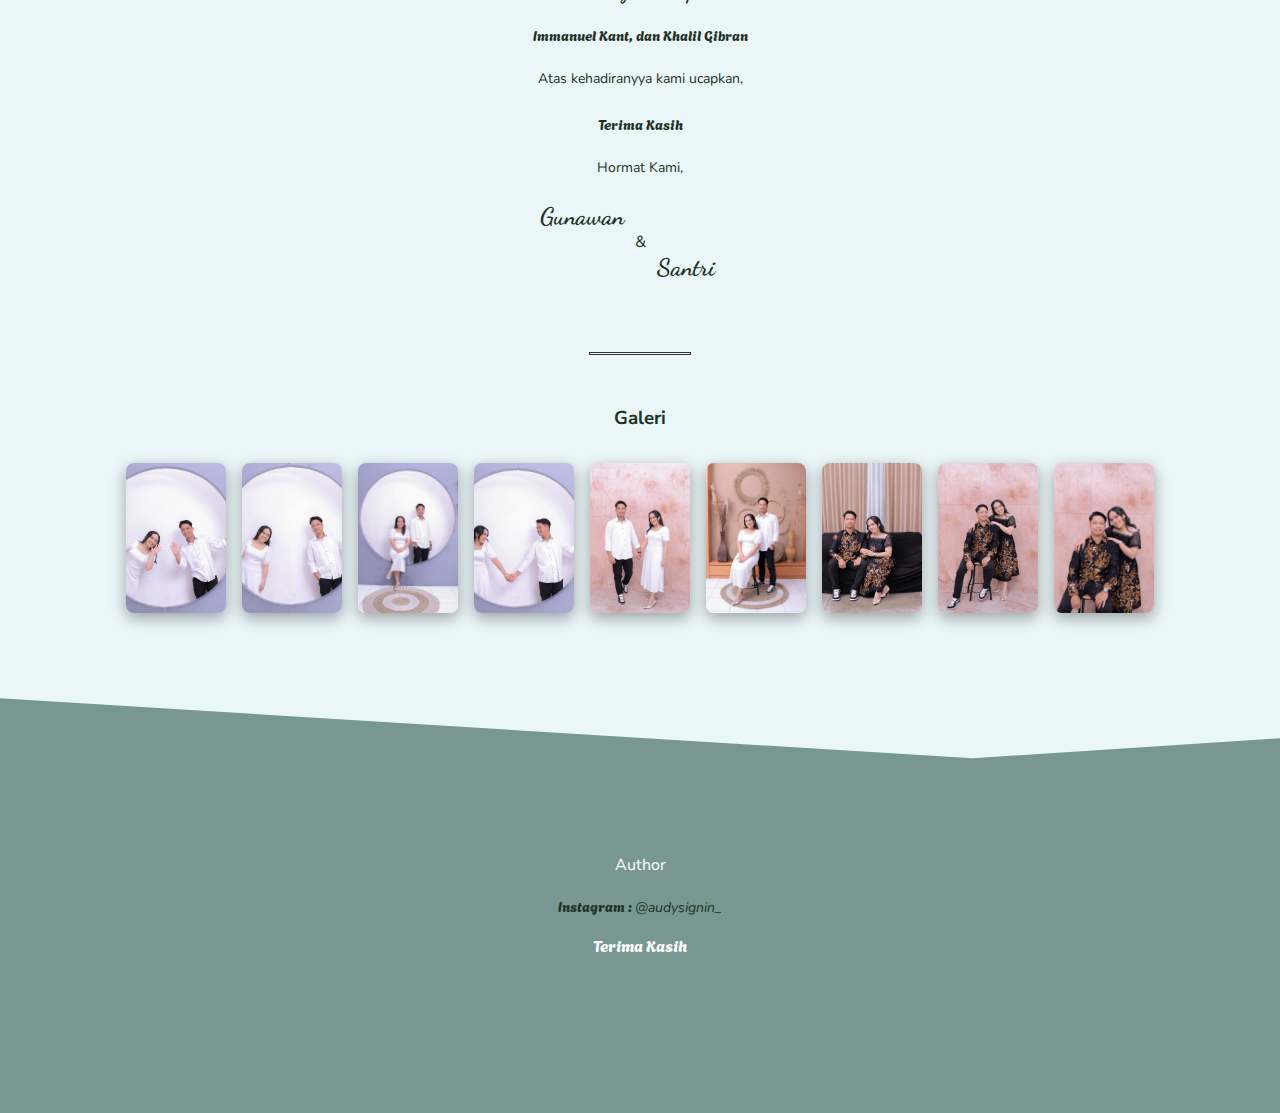
==== commit f0bd9f46: "style card" ====
--- a/index.html
+++ b/index.html
@@ -208,12 +208,12 @@
             berkenan hadir untuk memberikan doa restu kepada putra-putri kamu
           </p>
           <div class="h-div" style="margin-bottom: 0; width: 100px"></div>
-          <div class="card" style="background-color: #fff;">
+          <div class="card" style="background-color: #fff;padding: 1.25rem;border-radius: 8px;">
           <p>Matius 19:6</p>
           <p>
             "Demikian mereka bukan lagi dua, melainkan satu. Karena itu, apa yang telah dipersatukan Allah, tidak boleh diceraikan manusia."
           </p>
-          <p>Pernikahan kudus yang didasarkan pada Otoritas Allah akan menjadi pernikahan yang berkenan kepada-Nya. Sama seperti pertemuan kami.</p>
+          <p style="margin-top: 2rem;">Pernikahan kudus yang didasarkan pada Otoritas Allah akan menjadi pernikahan yang berkenan kepada-Nya. Sama seperti pertemuan kami.</p>
             </div>
         </div>
         
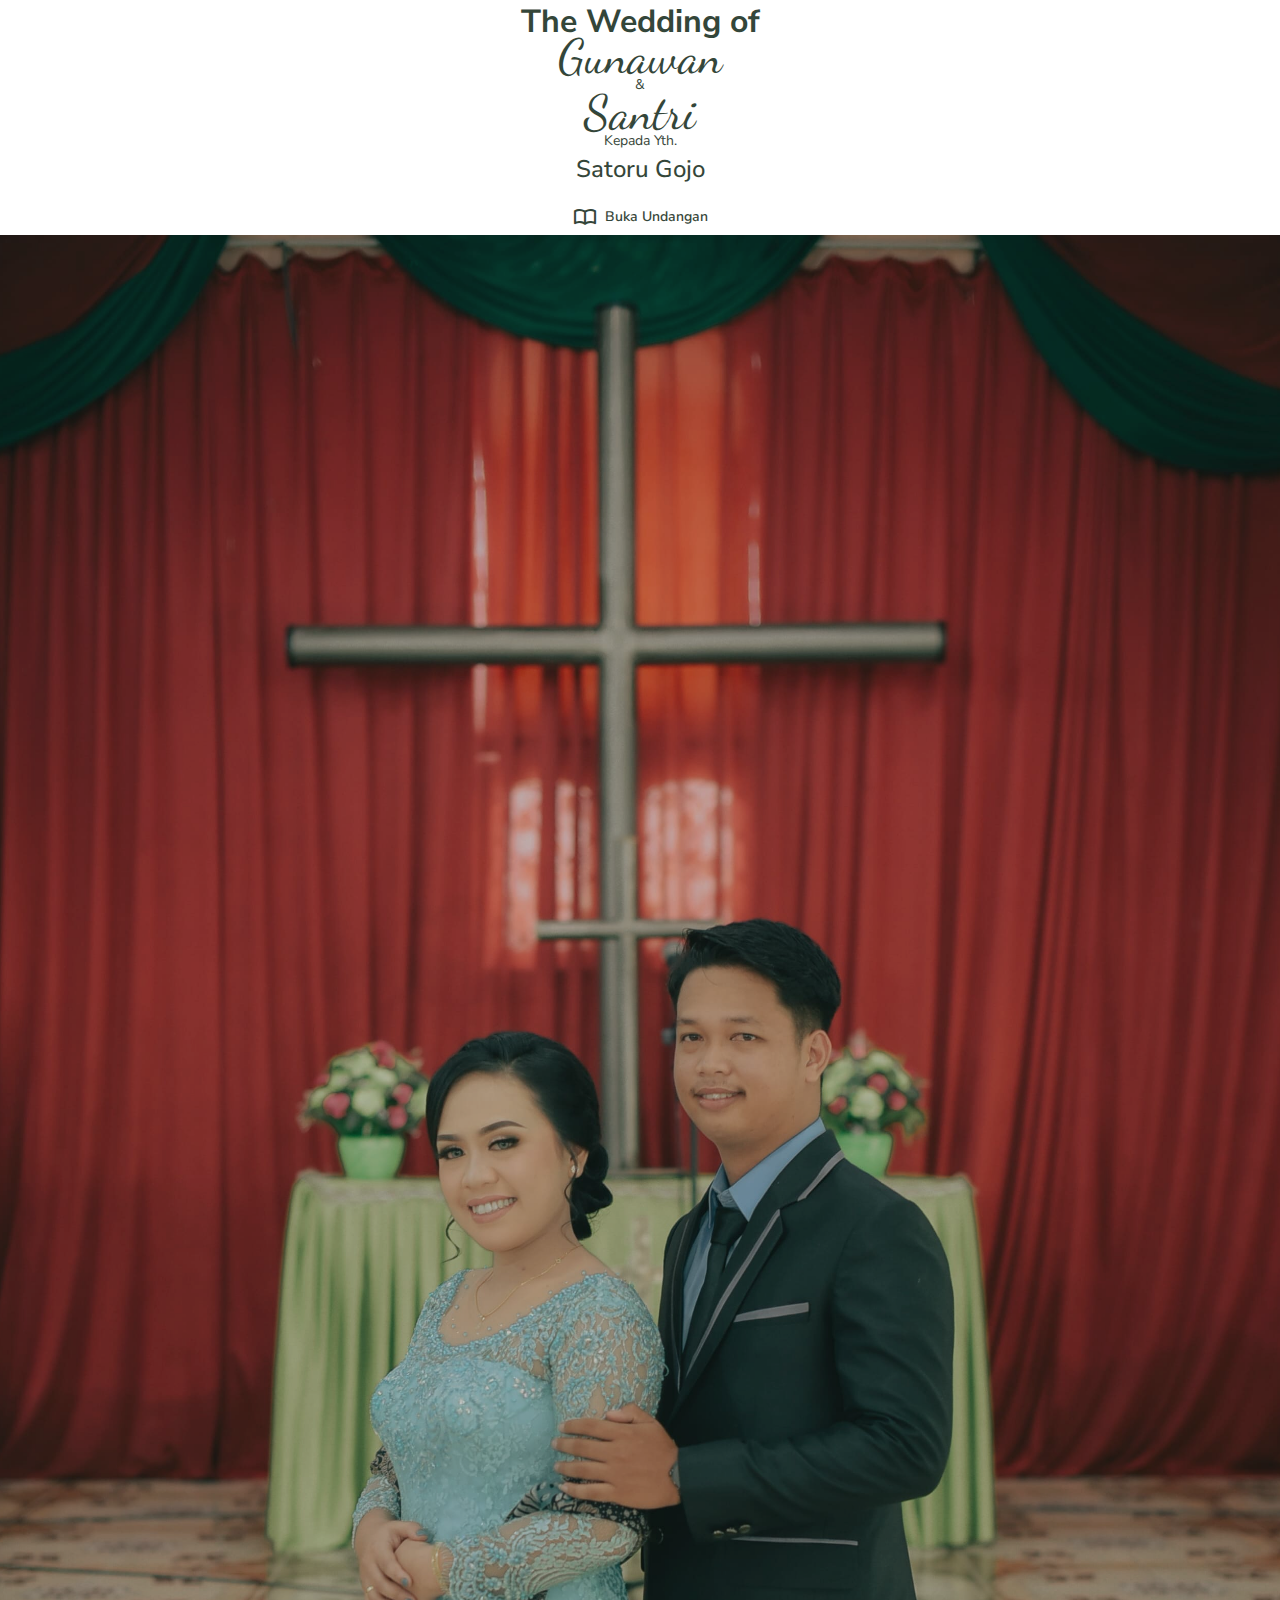
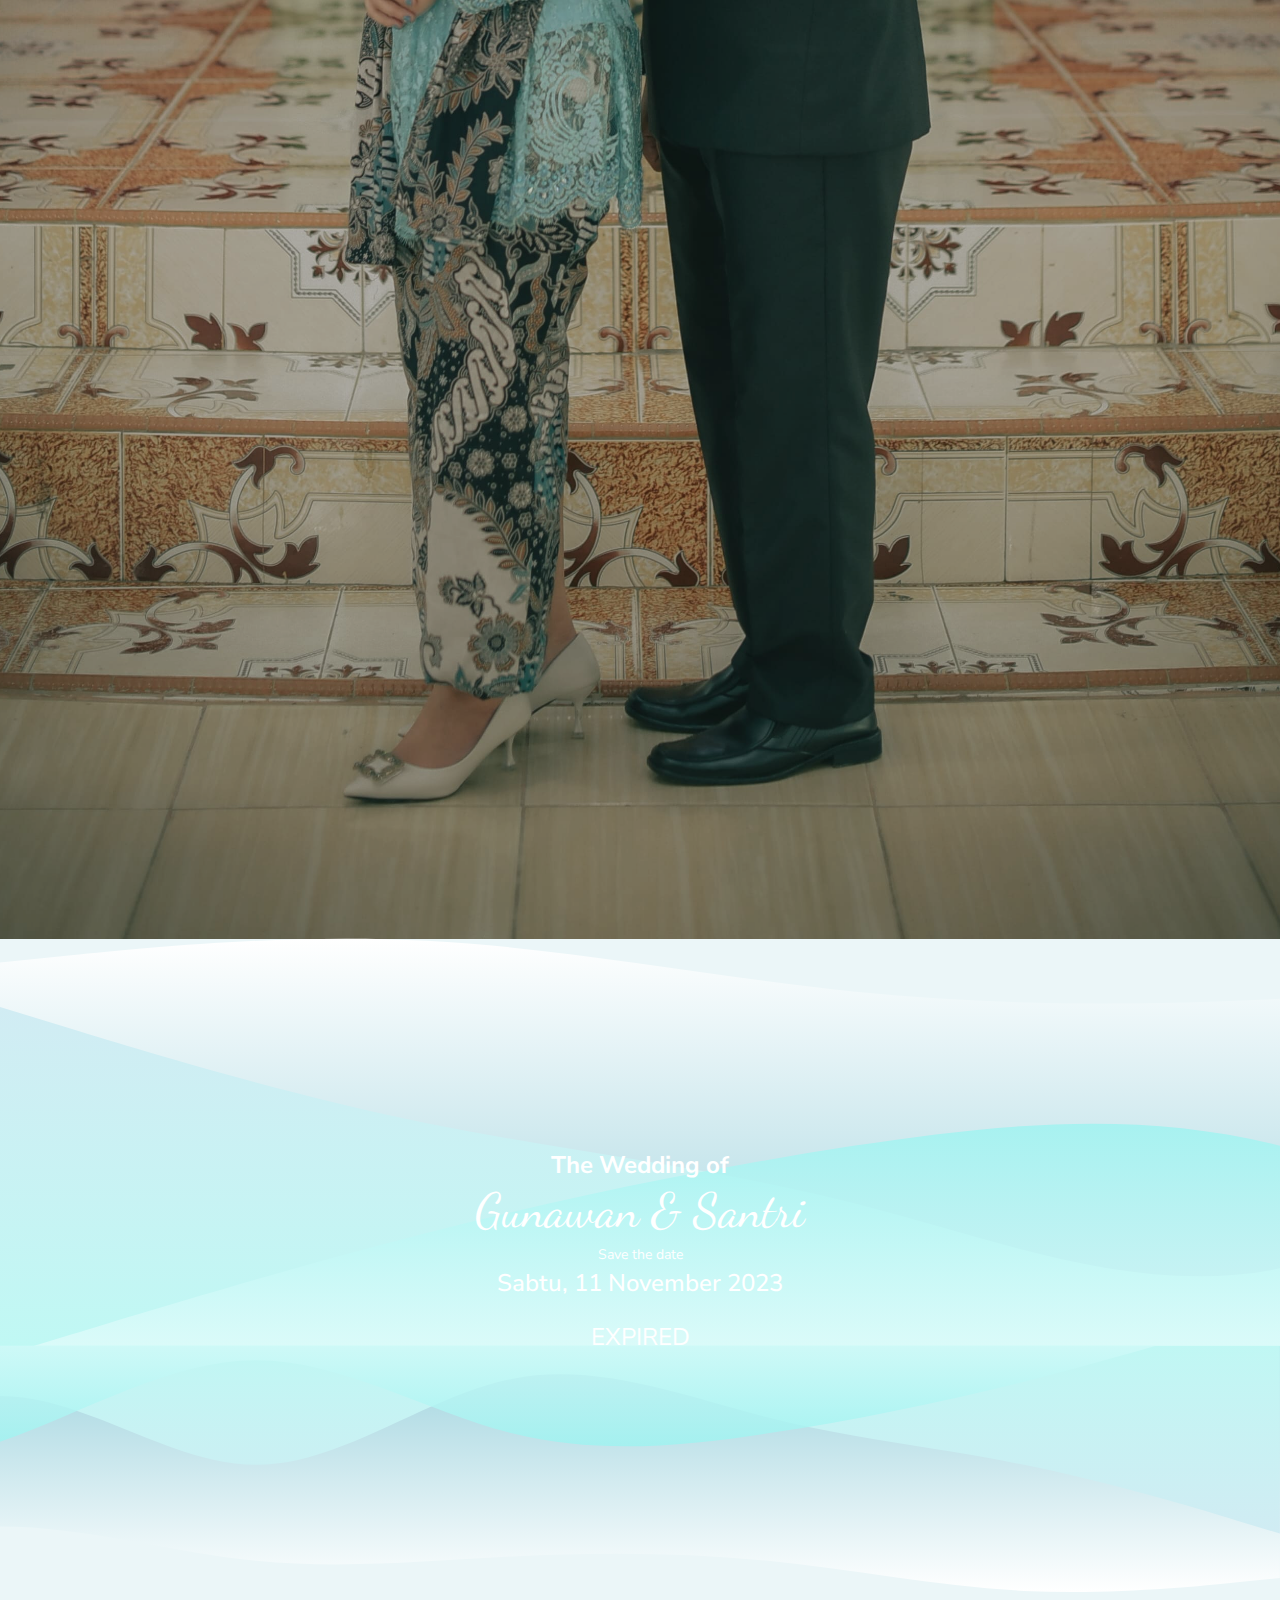
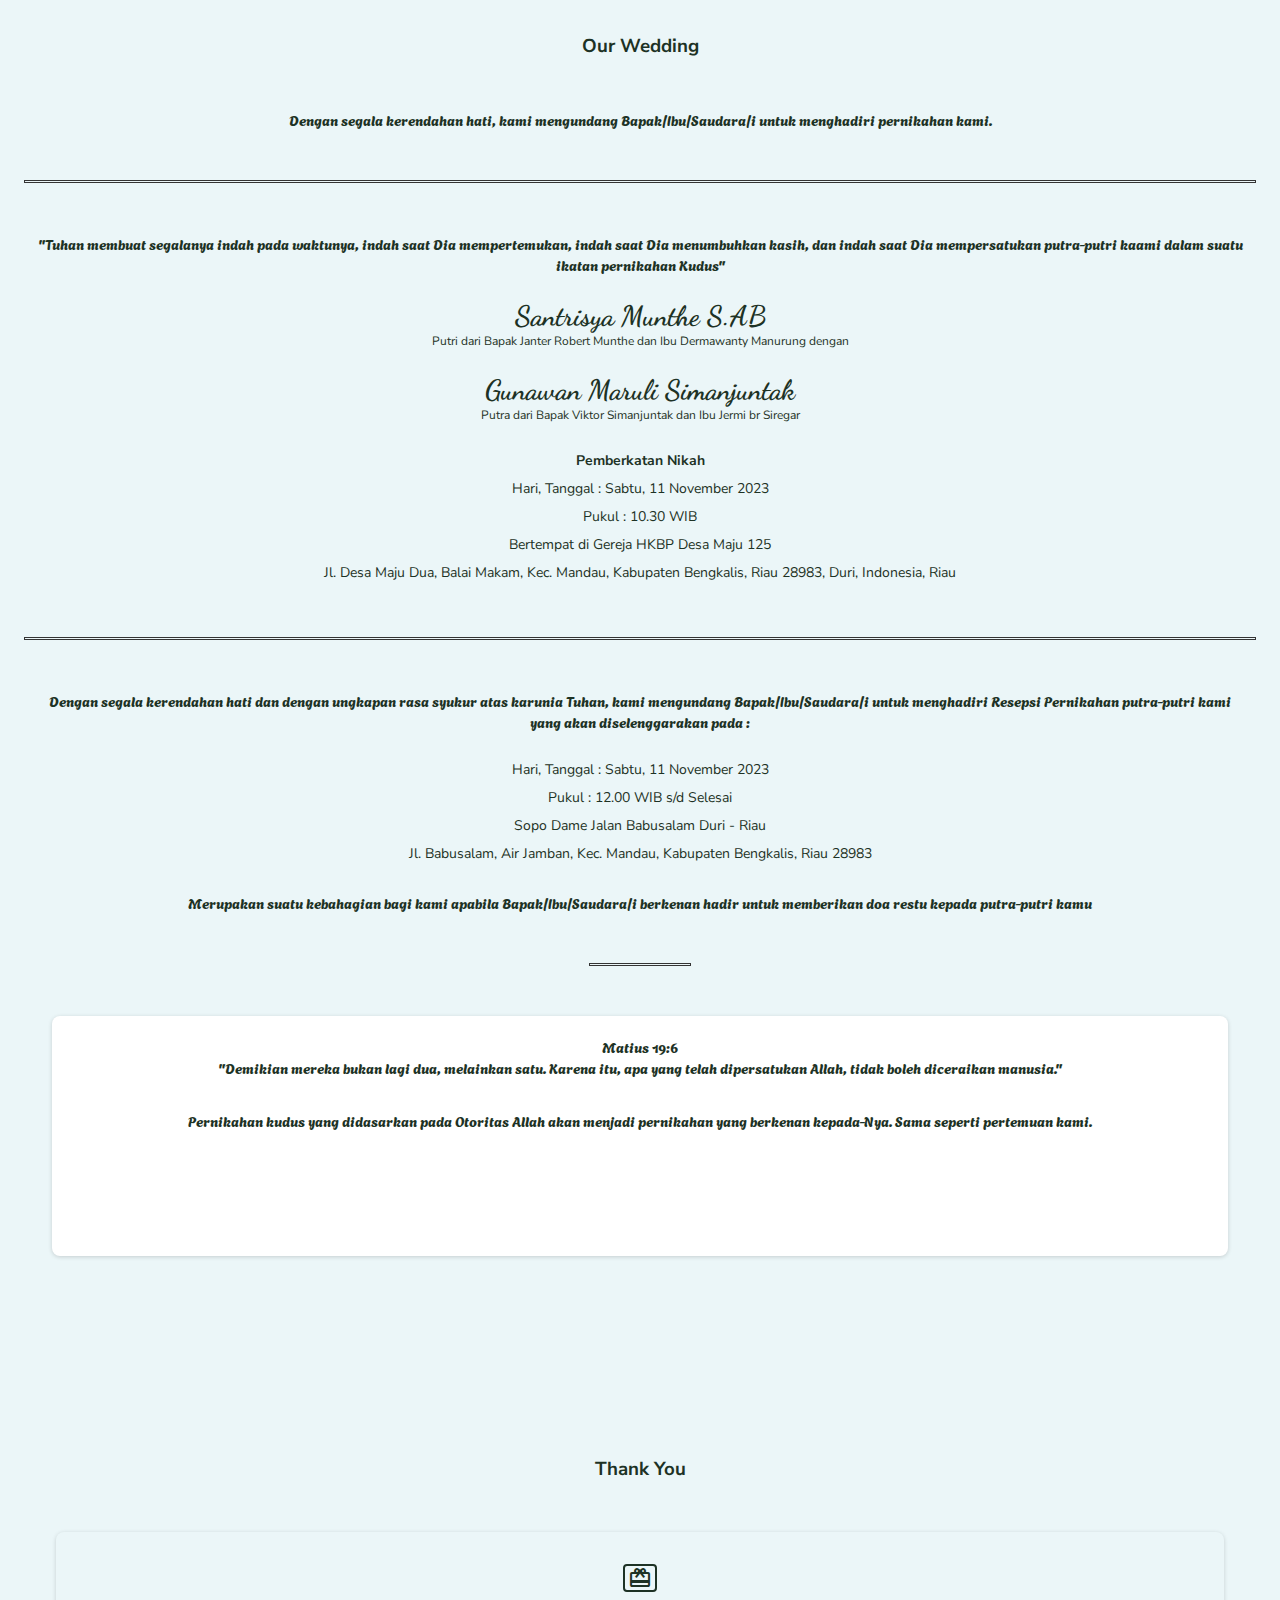
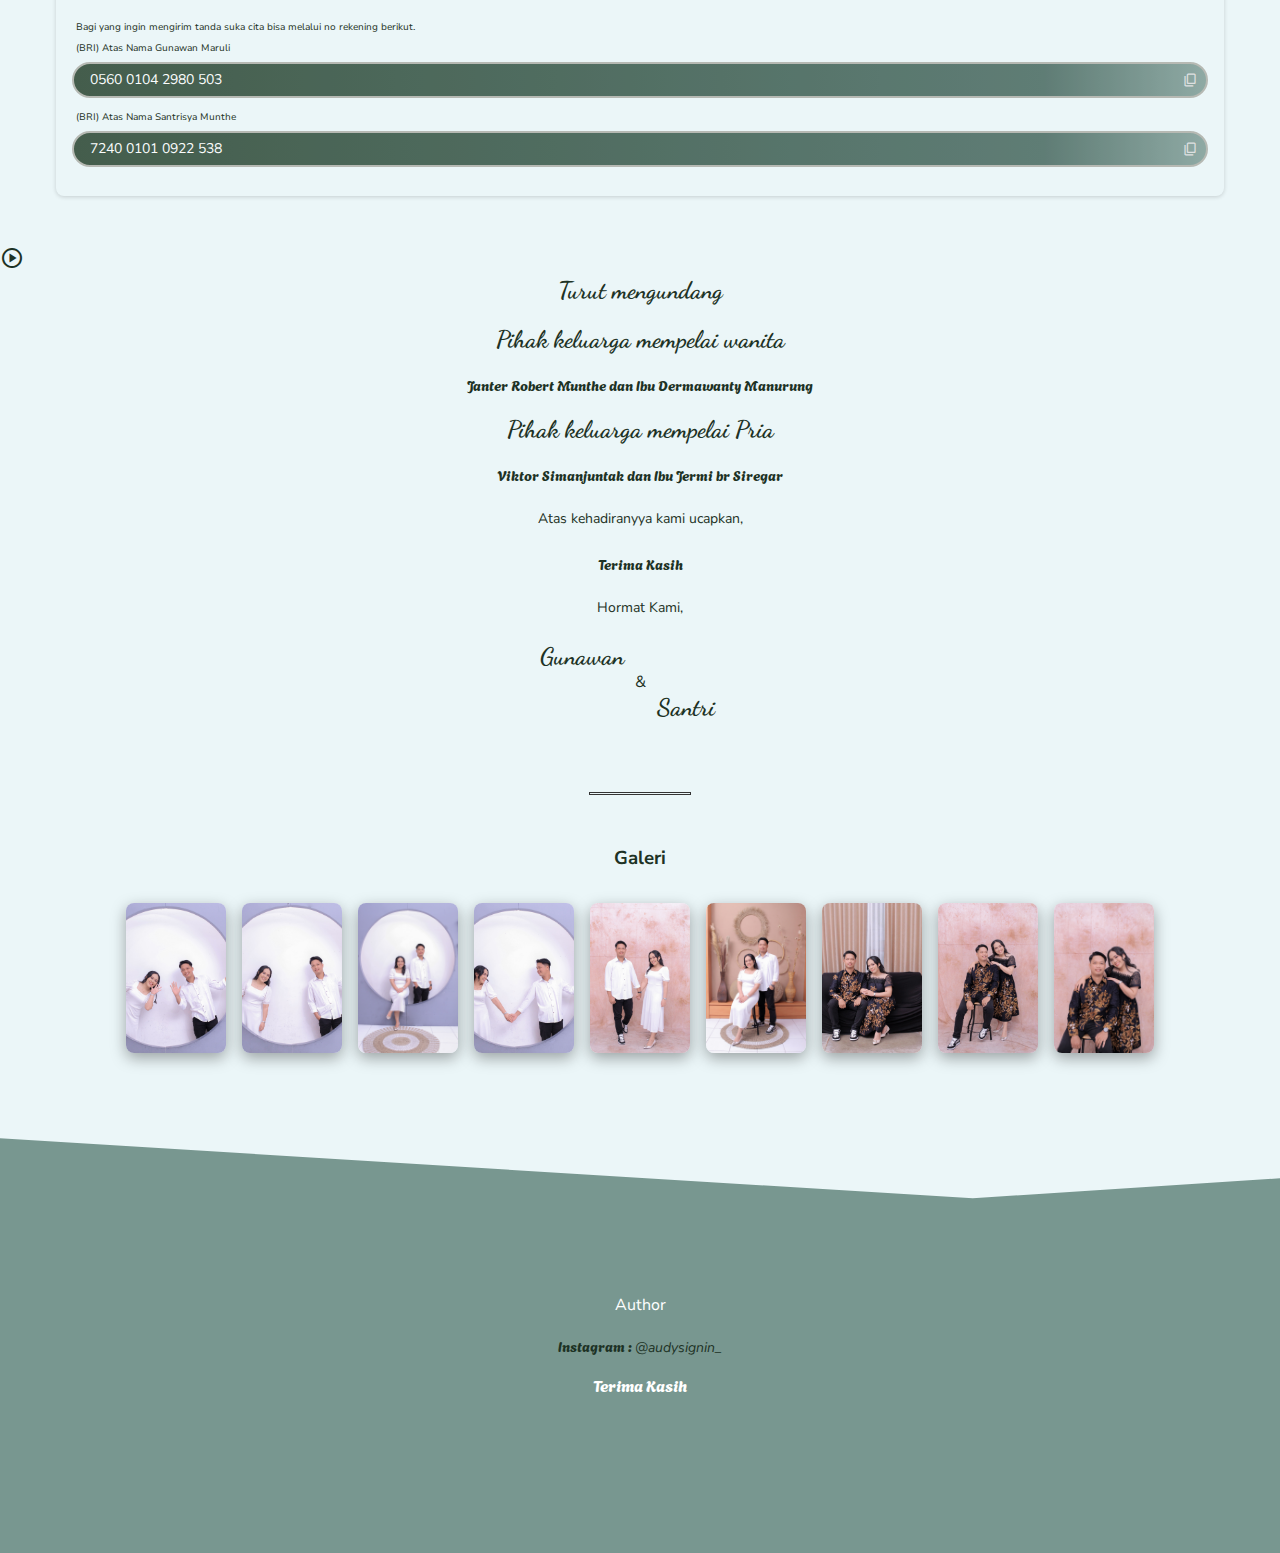
==== commit e31c9a44: "update file index" ====
--- a/index.html
+++ b/index.html
@@ -23,22 +23,20 @@
   </head>
   <body>
     <div id="Wrapper">
-      <!-- <div class="cover">
+      <div class="cover">
             <div class="contain">
             <h1>The Wedding of</h1>
             <span class="mempelai male">Gunawan</span>
-            <tr>
-                &
-            </tr>
+            <span>&</span>
             <span class="mempelai female">Santri</span>
             <span>Kepada Yth.</span>
             <span class="heading-two">Satoru Gojo</span>
-            <button onClick="" id="btnBukaUndangan">
+            <button onClick="btnBuka()" id="btnBukaUndangan">
                 <span class="material-symbols-outlined"> import_contacts </span>
                 <span>Buka Undangan</span>
             </button>
             </div>
-        </div> -->
+        </div>
       <div id="Wrap">
         <div class="slideshow">
           <img class="my-slide1" src="assets/IJP_0011.jpg" alt="image1" >
@@ -181,15 +179,15 @@
             mempersatukan putra-putri kaami dalam suatu ikatan pernikahan Kudus"
           </p>
           <h2 class="mempelai" style="margin-top: 24px;font-size: 1.75rem;">Santrisya Munthe S.AB</h2>
-          <p class="parent">Putri ketiga Bpk. ... dan Ibu ... dengan</p>
+          <p class="parent">Putri dari Bapak Janter Robert Munthe dan Ibu Dermawanty Manurung dengan</p>
           <h2 class="mempelai" style="margin-top: 24px;font-size: 1.75rem;">Gunawan Maruli Simanjuntak</h2>
-          <p class="parent">Putri ketiga Bpk. ... dan Ibu ... dengan</p>
+          <p class="parent">Putra dari Bapak Viktor Simanjuntak dan Ibu Jermi br Siregar</p>
           <div class="detail-acara">
             <strong style="margin-top: 24px">Pemberkatan Nikah</strong>
             <span>Hari, Tanggal : Sabtu, 11 November 2023</span>
             <span>Pukul : 10.30 WIB</span>
             <span>Bertempat di Gereja HKBP Desa Maju 125</span>
-            <span>Jl. Desa Maju Dua 856H+WCF, Balai Makam, Kec. Mandau, Kabupaten Bengkalis, Riau 28983, Duri, Indonesia, Riau</span>
+            <span>Jl. Desa Maju Dua, Balai Makam, Kec. Mandau, Kabupaten Bengkalis, Riau 28983, Duri, Indonesia, Riau</span>
           </div>
           <div class="h-div"></div>
           <p>
@@ -225,16 +223,16 @@
               >Bagi yang ingin mengirim tanda suka cita bisa melalui no rekening
               berikut.</label
             >
-            <label>(BRI) Atas Nama Itadori Yuji</label>
+            <label>(BRI) Atas Nama Gunawan Maruli</label>
             <div class="payment">
-              <span class="number">5234 2451 5645 545</span>
+              <span class="number">0560 0104 2980 503</span>
               <div class="btn-copy">
                 <span class="material-symbols-outlined"> content_copy </span>
               </div>
             </div>
-            <label>Dana (E-Wallet)</label>
+            <label>(BRI) Atas Nama Santrisya Munthe</label>
             <div class="payment">
-              <span class="number">0823 5465 3565</span>
+              <span class="number">7240 0101 0922 538</span>
               <div class="btn-copy">
                 <span class="material-symbols-outlined"> content_copy </span>
               </div>
@@ -281,9 +279,9 @@
         <div class="special-invitation">
           <h2>Turut mengundang</h2>
           <h2>Pihak keluarga mempelai wanita</h2>
-          <p>Jhon Kennedy, dan Ada Lovelace</p>
+          <p>Janter Robert Munthe dan Ibu Dermawanty Manurung</p>
           <h2>Pihak keluarga mempelai Pria</h2>
-          <p>Immanuel Kant, dan Khalil Gibran</p>
+          <p>Viktor Simanjuntak dan Ibu Jermi br Siregar</p>
 
           <span>Atas kehadiranyya kami ucapkan,</span>
           <p>Terima Kasih</p>
--- a/css/App.css
+++ b/css/App.css
@@ -157,7 +157,7 @@
 }
 
 /* Thank Section Style */
-.thank-section .card {
+.card {
   margin: 50px auto;
   padding: 2rem 1rem;
   width: calc(100vw - 144px);
